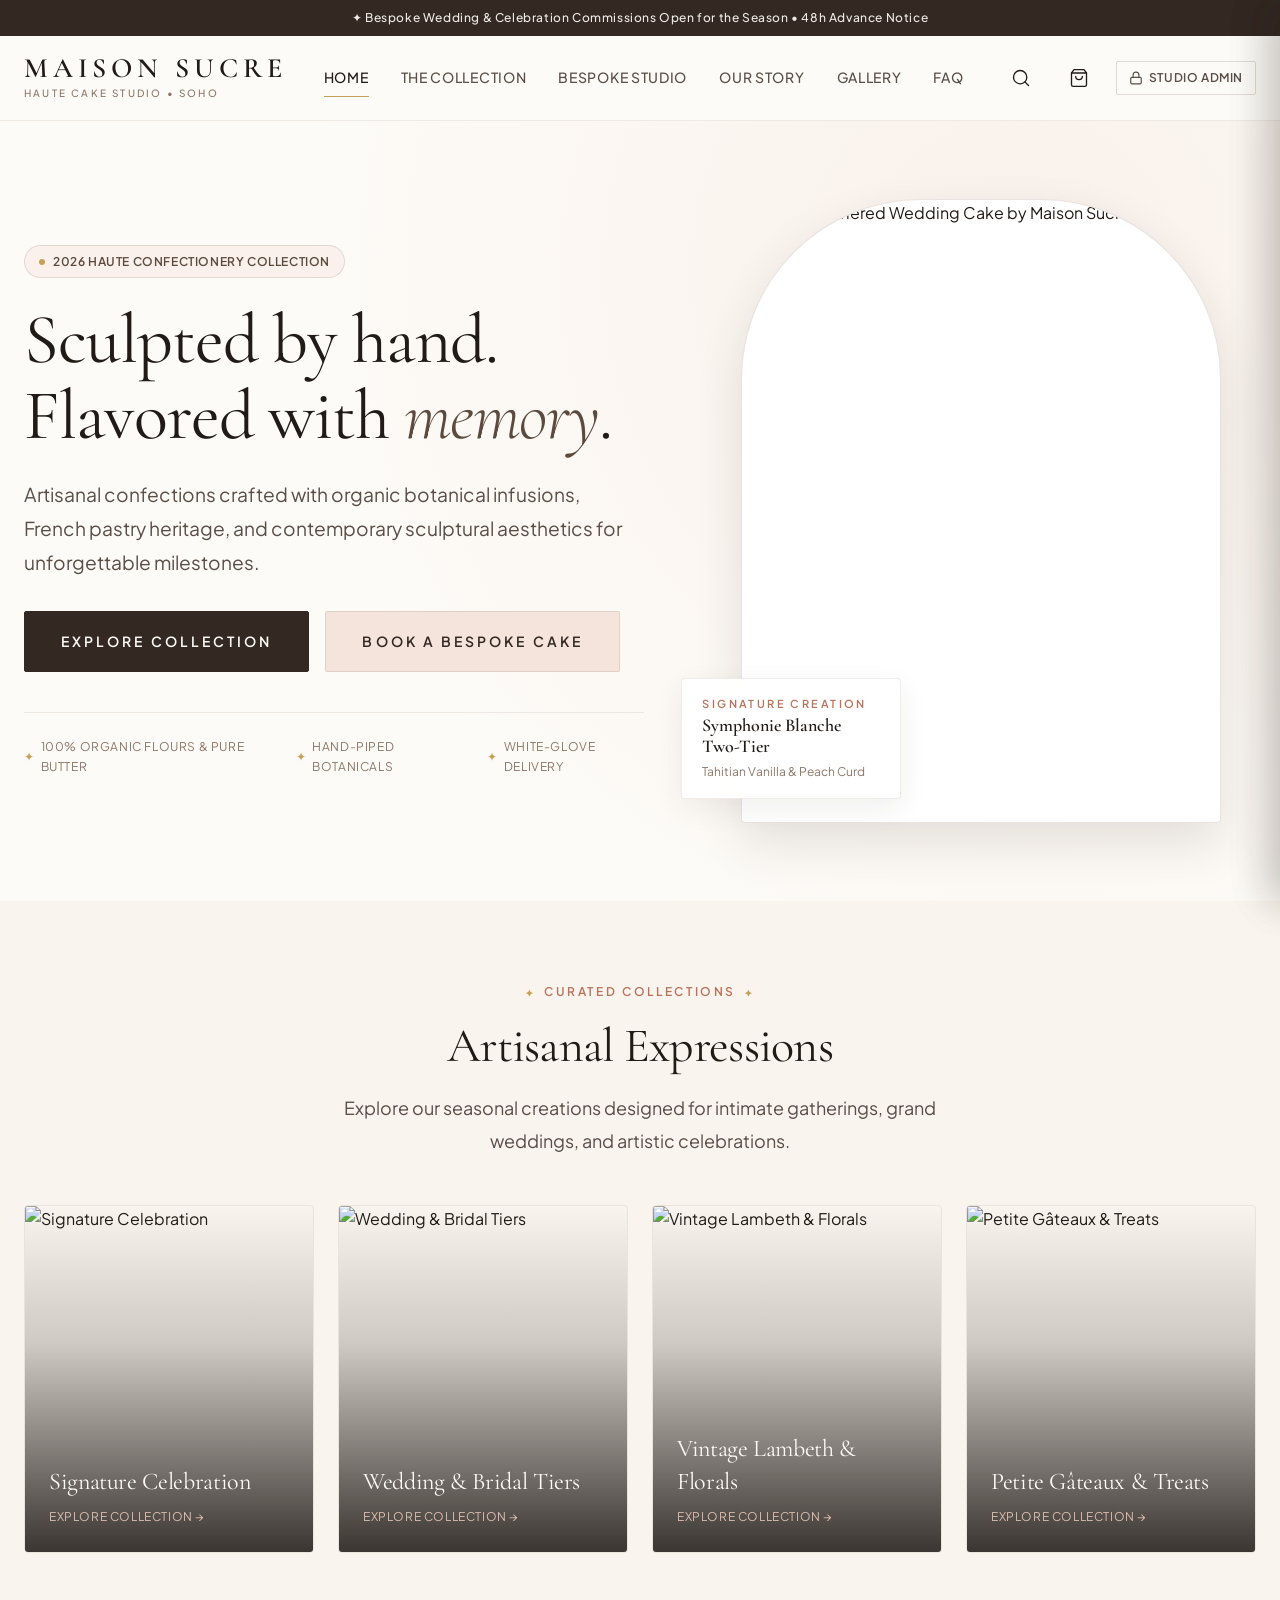
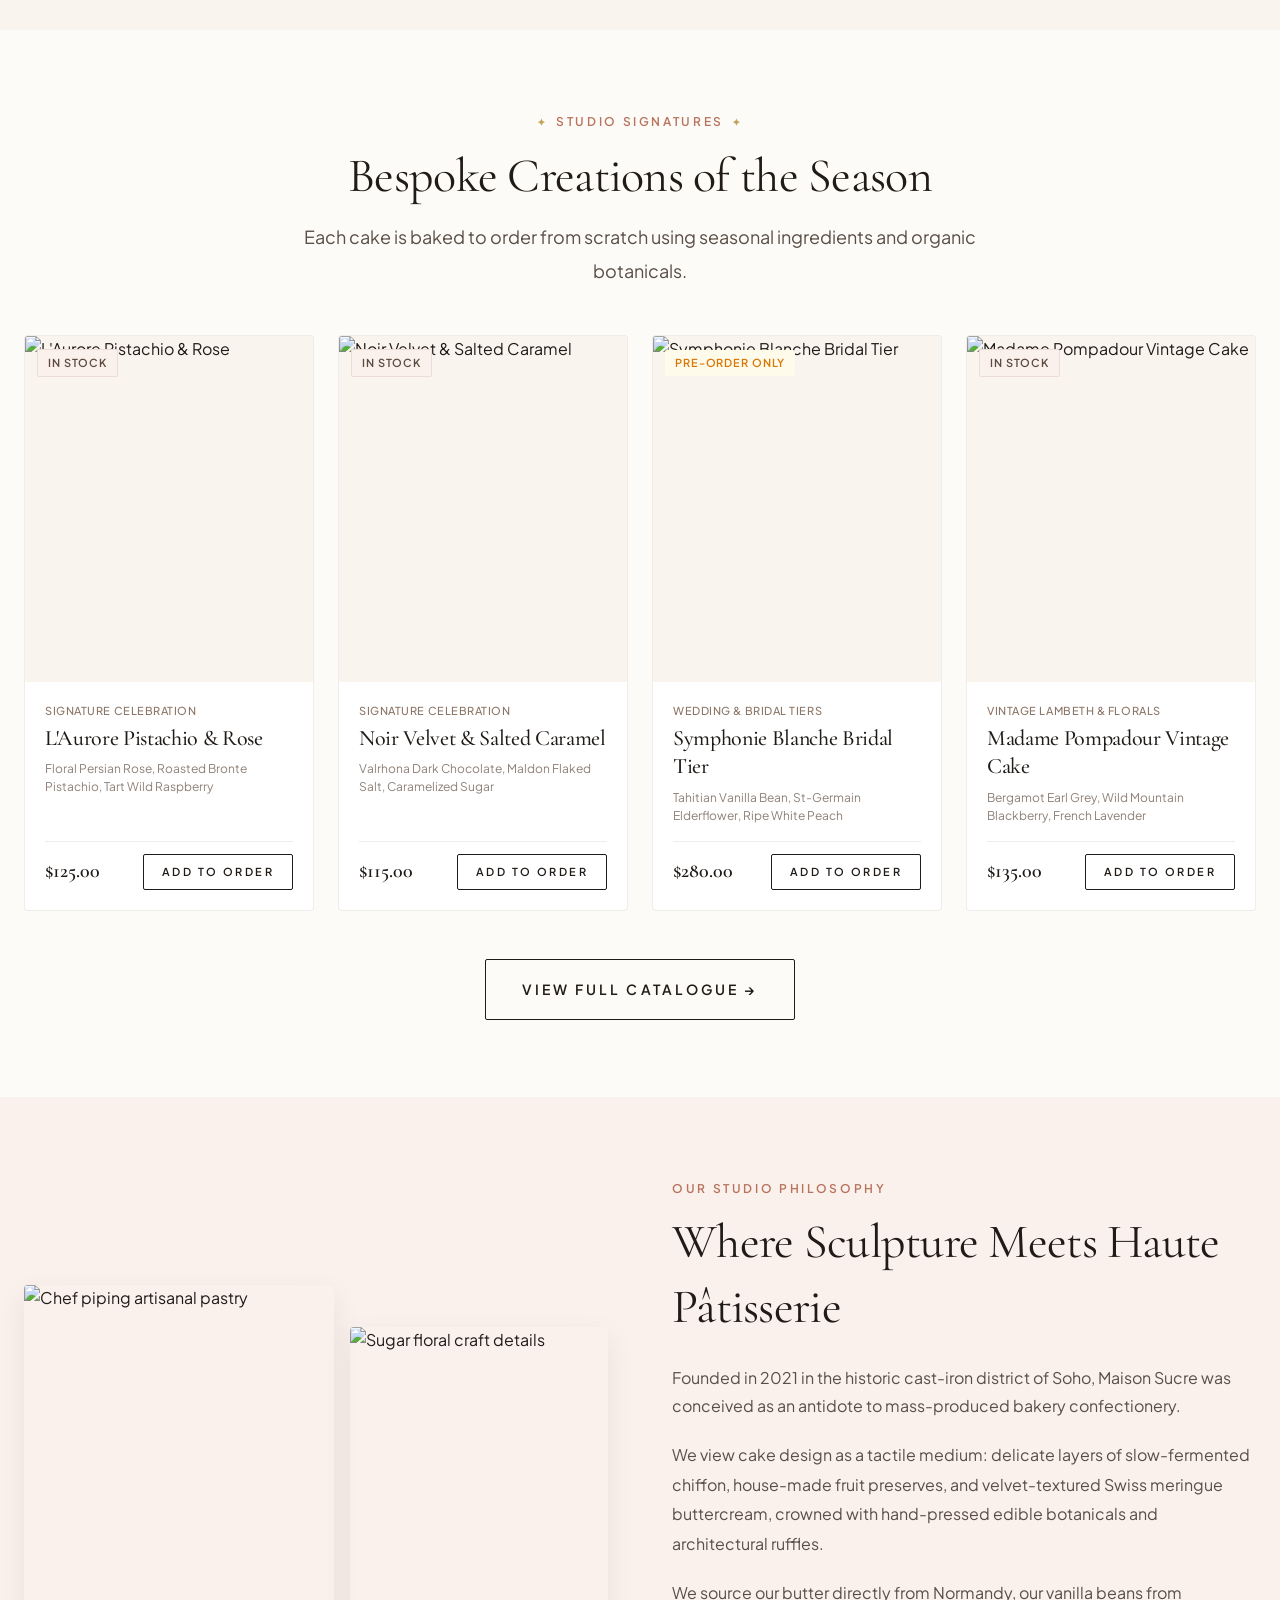
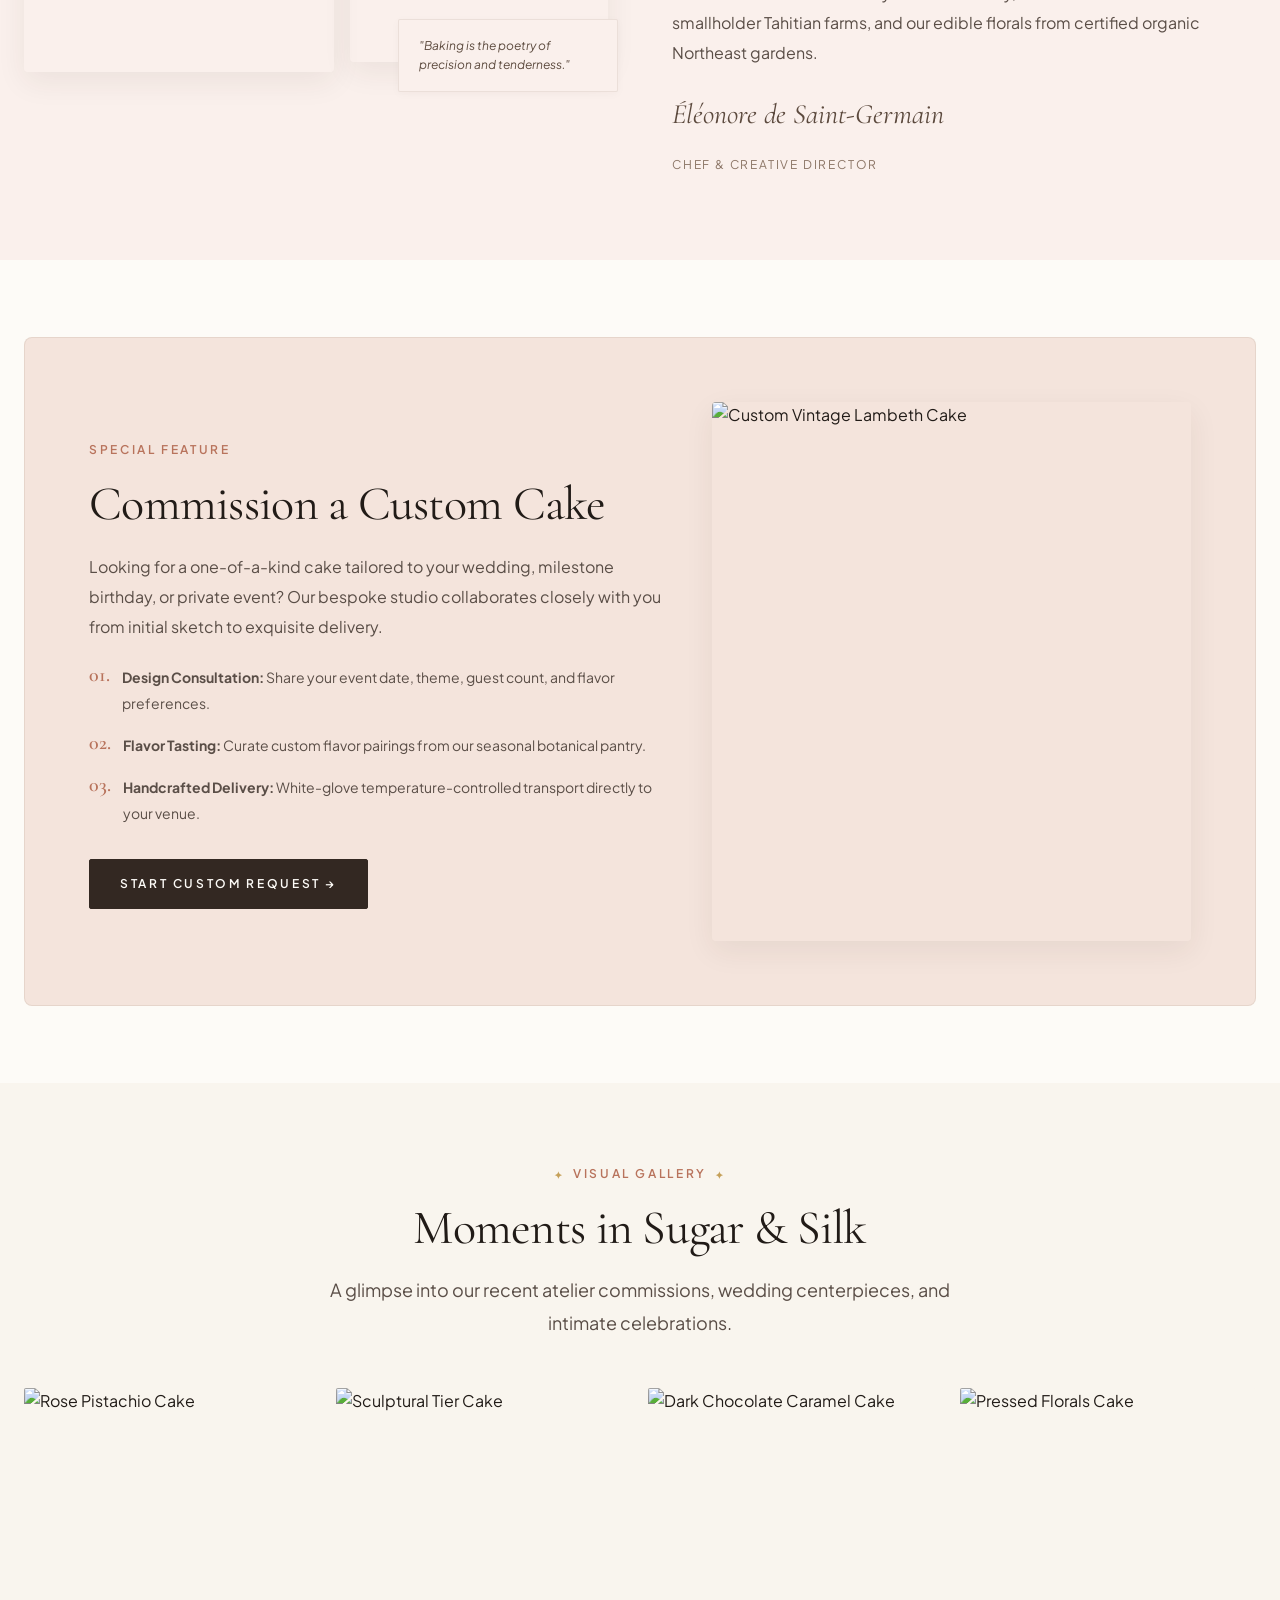
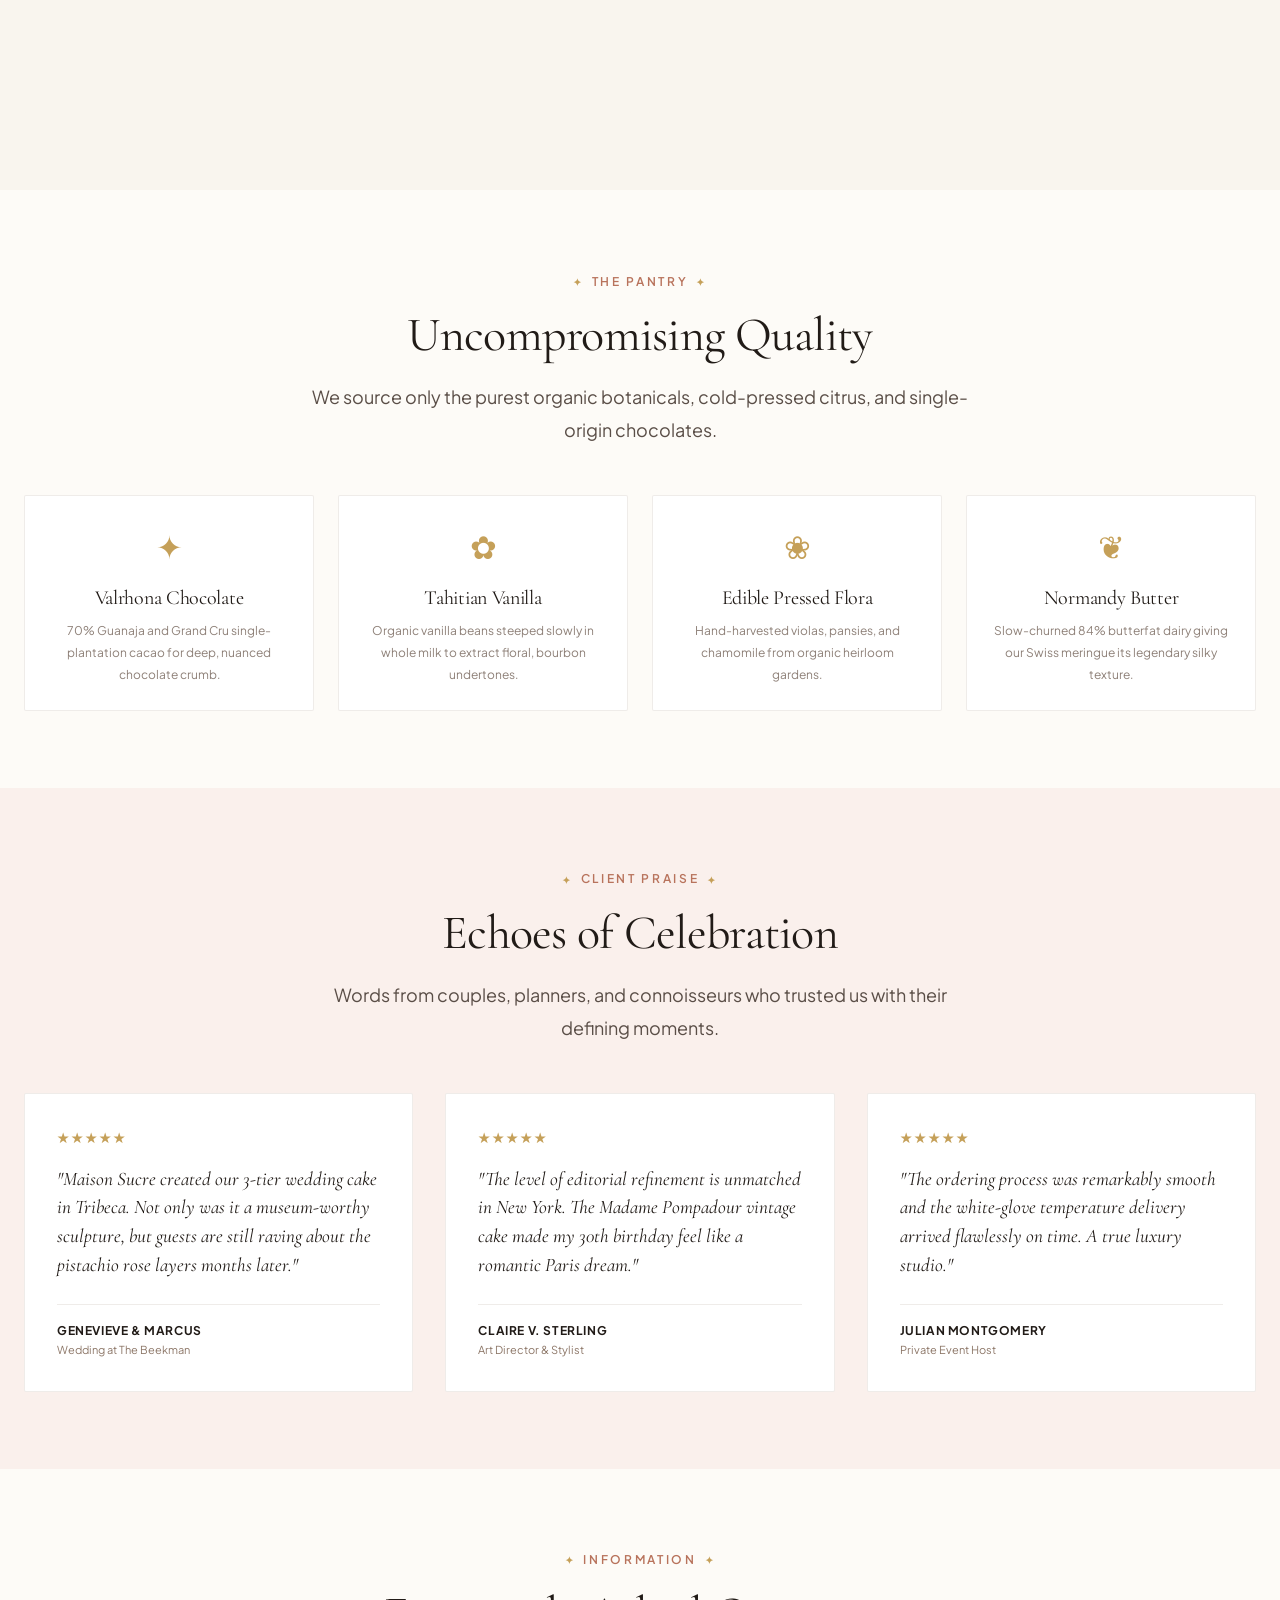
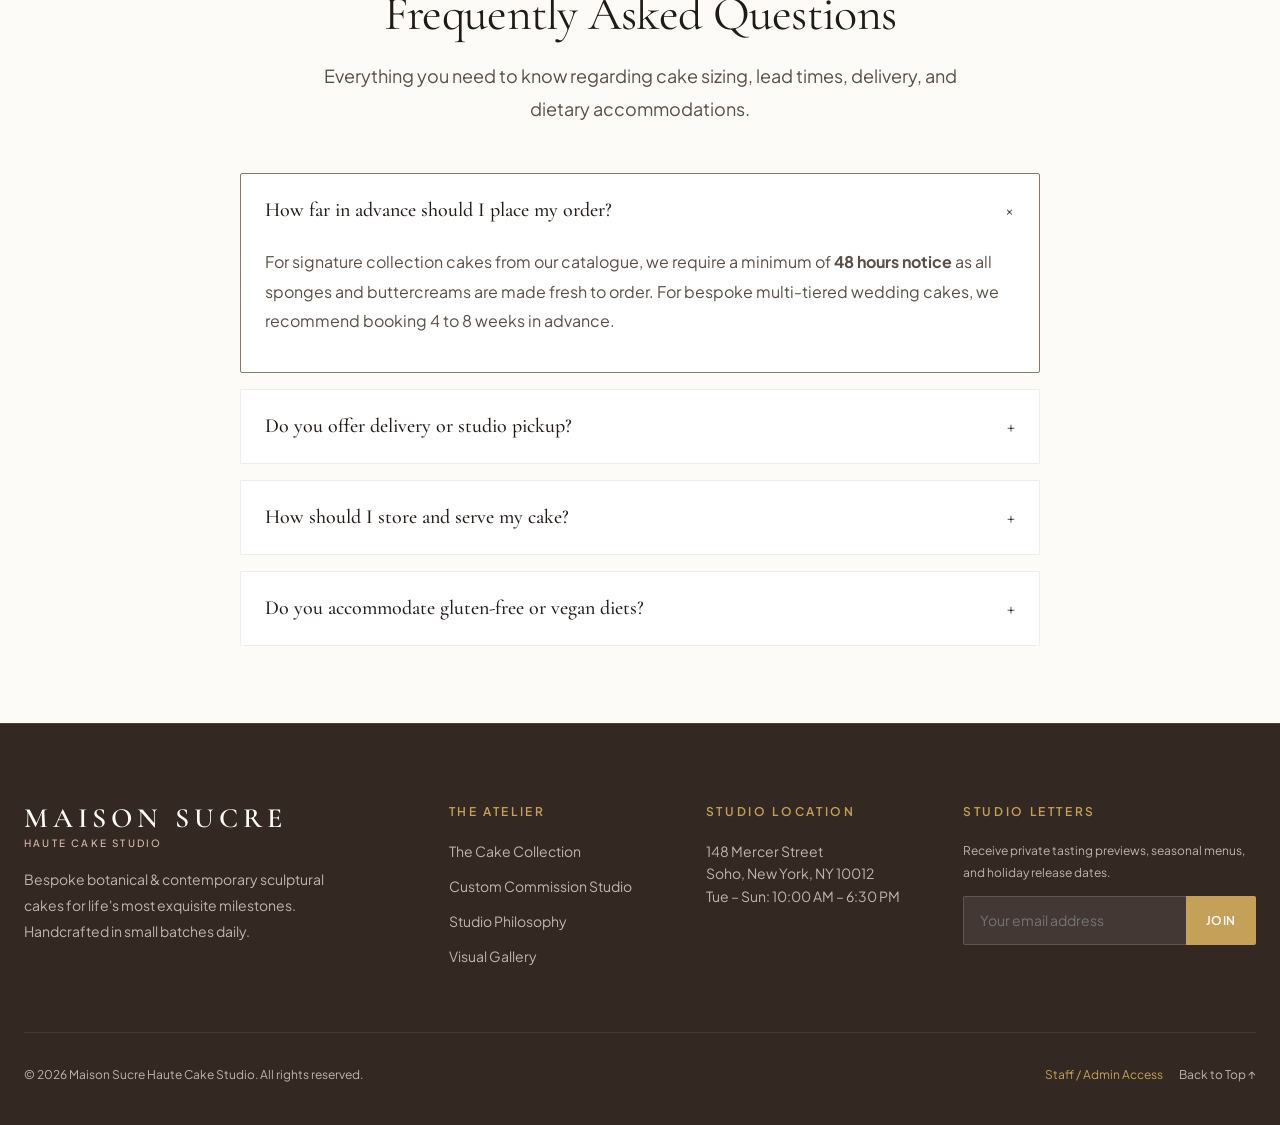
==== index.html @ a51be8ca "feat: complete responsive luxury cake bakery e-commerce platform with Supabase integration" ====
<!DOCTYPE html>
<html lang="en">
<head>
  <meta charset="UTF-8">
  <meta name="viewport" content="width=device-width, initial-scale=1.0">
  <title>Maison Sucre — Haute Cake Studio & Artisanal Confections</title>
  <meta name="description" content="Artisanal confections, sculptural wedding tiers, and bespoke celebration cakes crafted with organic botanicals and French pastry mastery.">

  <!-- Stylesheets -->
  <link rel="stylesheet" href="css/variables.css">
  <link rel="stylesheet" href="css/global.css">
  <link rel="stylesheet" href="css/components.css">
  <link rel="stylesheet" href="css/home.css">

  <!-- Supabase JS Client CDN -->
  <script src="https://cdn.jsdelivr.net/npm/@supabase/supabase-js@2"></script>
</head>
<body>

  <!-- Announcement Bar -->
  <aside class="announcement-bar" aria-label="Studio Announcement">
    <span>✦ Bespoke Wedding &amp; Celebration Commissions Open for the Season • 48h Advance Notice</span>
  </aside>

  <!-- Site Header -->
  <header class="site-header" id="site-header">
    <div class="header-container">
      
      <!-- Brand Logo -->
      <a href="index.html" class="brand-logo" aria-label="Maison Sucre Home">
        <span class="logo-main">Maison Sucre</span>
        <span class="logo-sub">Haute Cake Studio • Soho</span>
      </a>

      <!-- Navigation Menu -->
      <nav class="nav-menu" aria-label="Main Navigation">
        <a href="index.html" class="nav-link active">Home</a>
        <a href="shop.html" class="nav-link">The Collection</a>
        <a href="bespoke.html" class="nav-link">Bespoke Studio</a>
        <a href="#about" class="nav-link">Our Story</a>
        <a href="#gallery" class="nav-link">Gallery</a>
        <a href="#faq" class="nav-link">FAQ</a>
      </nav>

      <!-- Actions -->
      <div class="header-actions">
        <a href="shop.html" class="icon-btn" title="Search Cakes" aria-label="Search Cakes">
          <svg width="20" height="20" viewBox="0 0 24 24" fill="none" stroke="currentColor" stroke-width="1.6" stroke-linecap="round" stroke-linejoin="round">
            <circle cx="11" cy="11" r="8"></circle>
            <line x1="21" y1="21" x2="16.65" y2="16.65"></line>
          </svg>
        </a>

        <button class="icon-btn cart-btn" data-open-cart aria-label="Shopping Cart">
          <svg width="20" height="20" viewBox="0 0 24 24" fill="none" stroke="currentColor" stroke-width="1.6" stroke-linecap="round" stroke-linejoin="round">
            <path d="M6 2L3 6v14a2 2 0 0 0 2 2h14a2 2 0 0 0 2-2V6l-3-4z"></path>
            <line x1="3" y1="6" x2="21" y2="6"></line>
            <path d="M16 10a4 4 0 0 1-8 0"></path>
          </svg>
          <span class="badge-counter" style="display: none;">0</span>
        </button>

        <a href="admin.html" class="btn-admin-nav" title="Staff Portal">
          <svg width="14" height="14" viewBox="0 0 24 24" fill="none" stroke="currentColor" stroke-width="2" stroke-linecap="round" stroke-linejoin="round">
            <rect x="3" y="11" width="18" height="11" rx="2" ry="2"></rect>
            <path d="M7 11V7a5 5 0 0 1 10 0v4"></path>
          </svg>
          Studio Admin
        </a>

        <!-- Mobile Menu Toggle -->
        <button class="menu-toggle" aria-label="Toggle Navigation Menu">
          <span></span>
          <span></span>
          <span></span>
        </button>
      </div>

    </div>
  </header>

  <!-- Mobile Drawer -->
  <div class="mobile-nav-backdrop"></div>
  <div class="mobile-nav-drawer" aria-label="Mobile Navigation">
    <div class="mobile-nav-header">
      <div class="brand-logo">
        <span class="logo-main" style="font-size: 1.35rem;">Maison Sucre</span>
        <span class="logo-sub">Haute Cake Studio</span>
      </div>
      <button class="mobile-nav-close" style="font-size: 1.75rem; color: var(--color-text-secondary);">&times;</button>
    </div>
    <div class="mobile-nav-links">
      <a href="index.html" class="nav-link active">Home</a>
      <a href="shop.html" class="nav-link">The Collection</a>
      <a href="bespoke.html" class="nav-link">Bespoke Studio</a>
      <a href="#about" class="nav-link">Our Story</a>
      <a href="#gallery" class="nav-link">Visual Gallery</a>
      <a href="#faq" class="nav-link">FAQ &amp; Sizing</a>
      <a href="admin.html" class="nav-link" style="color: var(--color-accent-terracotta);">Admin Dashboard</a>
    </div>
    <div class="mobile-nav-footer">
      <a href="shop.html" class="btn btn-primary" style="width: 100%;">Order a Cake</a>
    </div>
  </div>

  <!-- Hero Section -->
  <section class="hero-section" aria-label="Hero Introduction">
    <div class="container">
      <div class="hero-grid">
        
        <!-- Left Editorial Copy -->
        <div class="hero-content">
          <div class="hero-badge-pill">
            <span class="pill-dot"></span>
            2026 Haute Confectionery Collection
          </div>

          <h1 class="hero-title">
            Sculpted by hand. <br>
            Flavored with <span class="emphasis">memory</span>.
          </h1>

          <p class="hero-description">
            Artisanal confections crafted with organic botanical infusions, French pastry heritage, and contemporary sculptural aesthetics for unforgettable milestones.
          </p>

          <div class="hero-actions">
            <a href="shop.html" class="btn btn-primary btn-lg">Explore Collection</a>
            <a href="bespoke.html" class="btn btn-secondary btn-lg">Book a Bespoke Cake</a>
          </div>

          <div class="hero-trust-row">
            <div class="hero-trust-item">
              <span class="star">✦</span> 100% Organic Flours &amp; Pure Butter
            </div>
            <div class="hero-trust-item">
              <span class="star">✦</span> Hand-Piped Botanicals
            </div>
            <div class="hero-trust-item">
              <span class="star">✦</span> White-Glove Delivery
            </div>
          </div>
        </div>

        <!-- Right Visual Showcase -->
        <div class="hero-visual">
          <div class="hero-image-frame">
            <img src="https://images.unsplash.com/photo-1535141192574-5d4897c13136?auto=format&fit=crop&w=1000&q=85" alt="Sculptural Tiered Wedding Cake by Maison Sucre">
          </div>

          <!-- Floating Info Card -->
          <div class="hero-floating-card">
            <div class="card-label">Signature Creation</div>
            <div class="card-title">Symphonie Blanche Two-Tier</div>
            <div style="font-size: 0.75rem; color: var(--color-taupe); margin-top: 4px;">Tahitian Vanilla &amp; Peach Curd</div>
          </div>
        </div>

      </div>
    </div>
  </section>

  <!-- Categories Section -->
  <section class="section section-alt" id="categories" aria-label="Cake Categories">
    <div class="container">
      <div class="section-header">
        <span class="eyebrow">Curated Collections</span>
        <h2>Artisanal Expressions</h2>
        <p>Explore our seasonal creations designed for intimate gatherings, grand weddings, and artistic celebrations.</p>
      </div>

      <div class="grid grid-4" id="home-categories-grid">
        <!-- Dynamically rendered via JS/Supabase -->
        <div class="category-card skeleton"></div>
        <div class="category-card skeleton"></div>
        <div class="category-card skeleton"></div>
        <div class="category-card skeleton"></div>
      </div>
    </div>
  </section>

  <!-- Featured Collection -->
  <section class="section" id="featured" aria-label="Featured Cakes">
    <div class="container">
      <div class="section-header">
        <span class="eyebrow">Studio Signatures</span>
        <h2>Bespoke Creations of the Season</h2>
        <p>Each cake is baked to order from scratch using seasonal ingredients and organic botanicals.</p>
      </div>

      <div class="grid grid-4" id="home-featured-grid">
        <!-- Dynamically loaded from Supabase/Store -->
        <div class="product-card skeleton" style="height: 400px;"></div>
        <div class="product-card skeleton" style="height: 400px;"></div>
        <div class="product-card skeleton" style="height: 400px;"></div>
        <div class="product-card skeleton" style="height: 400px;"></div>
      </div>

      <div class="text-center" style="margin-top: var(--spacing-12);">
        <a href="shop.html" class="btn btn-outline btn-lg">View Full Catalogue &rarr;</a>
      </div>
    </div>
  </section>

  <!-- Story & Philosophy Section -->
  <section class="section section-blush" id="about" aria-label="About the Studio">
    <div class="container">
      <div class="story-grid">
        
        <div class="story-imagery">
          <div class="story-img-main">
            <img src="https://images.unsplash.com/photo-1556910103-1c02745aae4d?auto=format&fit=crop&w=800&q=85" alt="Chef piping artisanal pastry">
          </div>
          <div class="story-img-secondary">
            <img src="https://images.unsplash.com/photo-1517433670267-08bbd4be890f?auto=format&fit=crop&w=600&q=85" alt="Sugar floral craft details">
          </div>
          <div class="story-quote-card">
            <em>"Baking is the poetry of precision and tenderness."</em>
          </div>
        </div>

        <div class="story-content">
          <span class="eyebrow eyebrow-no-star">Our Studio Philosophy</span>
          <h2>Where Sculpture Meets Haute Pâtisserie</h2>
          <p class="lead">
            Founded in 2021 in the historic cast-iron district of Soho, Maison Sucre was conceived as an antidote to mass-produced bakery confectionery.
          </p>
          <p>
            We view cake design as a tactile medium: delicate layers of slow-fermented chiffon, house-made fruit preserves, and velvet-textured Swiss meringue buttercream, crowned with hand-pressed edible botanicals and architectural ruffles.
          </p>
          <p>
            We source our butter directly from Normandy, our vanilla beans from smallholder Tahitian farms, and our edible florals from certified organic Northeast gardens.
          </p>
          <div class="story-signature">
            Éléonore de Saint-Germain <br>
            <span style="font-family: var(--font-sans); font-size: 0.75rem; text-transform: uppercase; letter-spacing: 0.15em; font-style: normal; color: var(--color-taupe);">Chef &amp; Creative Director</span>
          </div>
        </div>

      </div>
    </div>
  </section>

  <!-- Bespoke Studio Highlight (Special Feature Banner) -->
  <section class="section" aria-label="Bespoke Cake Studio">
    <div class="container">
      <div class="bespoke-banner">
        <div class="bespoke-banner-grid">
          
          <div>
            <span class="eyebrow eyebrow-no-star">Special Feature</span>
            <h2 style="margin-bottom: var(--spacing-4);">Commission a Custom Cake</h2>
            <p>
              Looking for a one-of-a-kind cake tailored to your wedding, milestone birthday, or private event? Our bespoke studio collaborates closely with you from initial sketch to exquisite delivery.
            </p>

            <div class="bespoke-steps-list">
              <div class="bespoke-step-item">
                <span class="step-num">01.</span>
                <p><strong>Design Consultation:</strong> Share your event date, theme, guest count, and flavor preferences.</p>
              </div>
              <div class="bespoke-step-item">
                <span class="step-num">02.</span>
                <p><strong>Flavor Tasting:</strong> Curate custom flavor pairings from our seasonal botanical pantry.</p>
              </div>
              <div class="bespoke-step-item">
                <span class="step-num">03.</span>
                <p><strong>Handcrafted Delivery:</strong> White-glove temperature-controlled transport directly to your venue.</p>
              </div>
            </div>

            <a href="bespoke.html" class="btn btn-primary">Start Custom Request &rarr;</a>
          </div>

          <div class="bespoke-visual">
            <img src="https://images.unsplash.com/photo-1565958011703-44f9829ba187?auto=format&fit=crop&w=800&q=85" alt="Custom Vintage Lambeth Cake">
          </div>

        </div>
      </div>
    </div>
  </section>

  <!-- Visual Cake Gallery -->
  <section class="section section-alt" id="gallery" aria-label="Visual Cake Gallery">
    <div class="container">
      <div class="section-header">
        <span class="eyebrow">Visual Gallery</span>
        <h2>Moments in Sugar &amp; Silk</h2>
        <p>A glimpse into our recent atelier commissions, wedding centerpieces, and intimate celebrations.</p>
      </div>

      <div class="gallery-grid">
        <div class="gallery-item">
          <img src="https://images.unsplash.com/photo-1578985545062-69928b1d9587?auto=format&fit=crop&w=600&q=80" alt="Rose Pistachio Cake" loading="lazy">
          <div class="gallery-overlay">
            <h4>L'Aurore</h4>
            <p>Rosewater &amp; Pistachio</p>
          </div>
        </div>

        <div class="gallery-item">
          <img src="https://images.unsplash.com/photo-1535141192574-5d4897c13136?auto=format&fit=crop&w=600&q=80" alt="Sculptural Tier Cake" loading="lazy">
          <div class="gallery-overlay">
            <h4>Symphonie Blanche</h4>
            <p>Bridal Architecture</p>
          </div>
        </div>

        <div class="gallery-item">
          <img src="https://images.unsplash.com/photo-1588195538326-c5b1e9f80a1b?auto=format&fit=crop&w=600&q=80" alt="Dark Chocolate Caramel Cake" loading="lazy">
          <div class="gallery-overlay">
            <h4>Noir Velvet</h4>
            <p>Valrhona &amp; Salted Caramel</p>
          </div>
        </div>

        <div class="gallery-item">
          <img src="https://images.unsplash.com/photo-1535254973040-607b474cb50d?auto=format&fit=crop&w=600&q=80" alt="Pressed Florals Cake" loading="lazy">
          <div class="gallery-overlay">
            <h4>Pressed Flora</h4>
            <p>Lemon Verbena &amp; Garden Pansies</p>
          </div>
        </div>
      </div>
    </div>
  </section>

  <!-- Artisanal Ingredients & Sourcing -->
  <section class="section" aria-label="Artisanal Ingredients">
    <div class="container">
      <div class="section-header">
        <span class="eyebrow">The Pantry</span>
        <h2>Uncompromising Quality</h2>
        <p>We source only the purest organic botanicals, cold-pressed citrus, and single-origin chocolates.</p>
      </div>

      <div class="grid grid-4">
        <div class="ingredient-card">
          <div class="ingredient-icon">✦</div>
          <h4>Valrhona Chocolate</h4>
          <p>70% Guanaja and Grand Cru single-plantation cacao for deep, nuanced chocolate crumb.</p>
        </div>

        <div class="ingredient-card">
          <div class="ingredient-icon">✿</div>
          <h4>Tahitian Vanilla</h4>
          <p>Organic vanilla beans steeped slowly in whole milk to extract floral, bourbon undertones.</p>
        </div>

        <div class="ingredient-card">
          <div class="ingredient-icon">❀</div>
          <h4>Edible Pressed Flora</h4>
          <p>Hand-harvested violas, pansies, and chamomile from organic heirloom gardens.</p>
        </div>

        <div class="ingredient-card">
          <div class="ingredient-icon">❦</div>
          <h4>Normandy Butter</h4>
          <p>Slow-churned 84% butterfat dairy giving our Swiss meringue its legendary silky texture.</p>
        </div>
      </div>
    </div>
  </section>

  <!-- Customer Praise / Testimonials -->
  <section class="section section-blush" id="testimonials" aria-label="Client Testimonials">
    <div class="container">
      <div class="section-header">
        <span class="eyebrow">Client Praise</span>
        <h2>Echoes of Celebration</h2>
        <p>Words from couples, planners, and connoisseurs who trusted us with their defining moments.</p>
      </div>

      <div class="testimonials-grid">
        
        <div class="testimonial-card">
          <div class="testimonial-stars">★★★★★</div>
          <div class="testimonial-quote">
            "Maison Sucre created our 3-tier wedding cake in Tribeca. Not only was it a museum-worthy sculpture, but guests are still raving about the pistachio rose layers months later."
          </div>
          <div class="testimonial-author">
            <div>
              <div class="author-name">Genevieve &amp; Marcus</div>
              <div class="author-role">Wedding at The Beekman</div>
            </div>
          </div>
        </div>

        <div class="testimonial-card">
          <div class="testimonial-stars">★★★★★</div>
          <div class="testimonial-quote">
            "The level of editorial refinement is unmatched in New York. The Madame Pompadour vintage cake made my 30th birthday feel like a romantic Paris dream."
          </div>
          <div class="testimonial-author">
            <div>
              <div class="author-name">Claire V. Sterling</div>
              <div class="author-role">Art Director &amp; Stylist</div>
            </div>
          </div>
        </div>

        <div class="testimonial-card">
          <div class="testimonial-stars">★★★★★</div>
          <div class="testimonial-quote">
            "The ordering process was remarkably smooth and the white-glove temperature delivery arrived flawlessly on time. A true luxury studio."
          </div>
          <div class="testimonial-author">
            <div>
              <div class="author-name">Julian Montgomery</div>
              <div class="author-role">Private Event Host</div>
            </div>
          </div>
        </div>

      </div>
    </div>
  </section>

  <!-- FAQ Accordion -->
  <section class="section" id="faq" aria-label="Frequently Asked Questions">
    <div class="container">
      <div class="section-header">
        <span class="eyebrow">Information</span>
        <h2>Frequently Asked Questions</h2>
        <p>Everything you need to know regarding cake sizing, lead times, delivery, and dietary accommodations.</p>
      </div>

      <div class="faq-container">
        
        <div class="faq-item active">
          <button class="faq-question" aria-expanded="true">
            <span>How far in advance should I place my order?</span>
            <span class="faq-icon">+</span>
          </button>
          <div class="faq-answer">
            <p>For signature collection cakes from our catalogue, we require a minimum of <strong>48 hours notice</strong> as all sponges and buttercreams are made fresh to order. For bespoke multi-tiered wedding cakes, we recommend booking 4 to 8 weeks in advance.</p>
          </div>
        </div>

        <div class="faq-item">
          <button class="faq-question" aria-expanded="false">
            <span>Do you offer delivery or studio pickup?</span>
            <span class="faq-icon">+</span>
          </button>
          <div class="faq-answer">
            <p>We provide complimentary studio pickup from our Soho studio (148 Mercer St, NY) during business hours, as well as white-glove temperature-controlled courier delivery across Manhattan, Brooklyn, Queens, and the greater Tri-State area.</p>
          </div>
        </div>

        <div class="faq-item">
          <button class="faq-question" aria-expanded="false">
            <span>How should I store and serve my cake?</span>
            <span class="faq-icon">+</span>
          </button>
          <div class="faq-answer">
            <p>Cakes should be kept refrigerated until 1 to 2 hours before serving. Buttercream cakes are at their absolute best texture and flavor when enjoyed at room temperature.</p>
          </div>
        </div>

        <div class="faq-item">
          <button class="faq-question" aria-expanded="false">
            <span>Do you accommodate gluten-free or vegan diets?</span>
            <span class="faq-icon">+</span>
          </button>
          <div class="faq-answer">
            <p>Yes, we offer gluten-free adaptations and eggless recipes for several of our signature cakes. Please note that while we take strict care, our kitchen handles wheat, nuts, and dairy products.</p>
          </div>
        </div>

      </div>
    </div>
  </section>

  <!-- Site Footer -->
  <footer class="site-footer">
    <div class="container">
      <div class="footer-grid">
        
        <div class="footer-brand">
          <div class="brand-logo">
            <span class="logo-main">Maison Sucre</span>
            <span class="logo-sub">Haute Cake Studio</span>
          </div>
          <p>
            Bespoke botanical &amp; contemporary sculptural cakes for life's most exquisite milestones. Handcrafted in small batches daily.
          </p>
        </div>

        <div class="footer-col">
          <h5>The Atelier</h5>
          <div class="footer-links">
            <a href="shop.html">The Cake Collection</a>
            <a href="bespoke.html">Custom Commission Studio</a>
            <a href="#about">Studio Philosophy</a>
            <a href="#gallery">Visual Gallery</a>
          </div>
        </div>

        <div class="footer-col">
          <h5>Studio Location</h5>
          <div class="footer-links">
            <span style="color: var(--color-taupe-light); font-size: var(--font-size-sm); line-height: 1.6;">
              148 Mercer Street<br>
              Soho, New York, NY 10012<br>
              Tue – Sun: 10:00 AM – 6:30 PM
            </span>
          </div>
        </div>

        <div class="footer-col">
          <h5>Studio Letters</h5>
          <p style="font-size: var(--font-size-xs); color: var(--color-taupe-light); margin-bottom: 8px;">
            Receive private tasting previews, seasonal menus, and holiday release dates.
          </p>
          <form class="newsletter-form" id="newsletter-form">
            <input type="email" class="newsletter-input" placeholder="Your email address" required>
            <button type="submit" class="newsletter-btn">Join</button>
          </form>
        </div>

      </div>

      <div class="footer-bottom">
        <div>&copy; 2026 Maison Sucre Haute Cake Studio. All rights reserved.</div>
        <div style="display: flex; gap: var(--spacing-4);">
          <a href="admin.html" style="color: var(--color-accent-gold);">Staff / Admin Access</a>
          <a href="#site-header">Back to Top &uarr;</a>
        </div>
      </div>
    </div>
  </footer>

  <!-- Slide-Over Shopping Cart Drawer -->
  <div class="cart-drawer-backdrop"></div>
  <div class="cart-drawer" aria-label="Shopping Cart Drawer">
    <div class="cart-drawer-header">
      <h3>Your Cake Order</h3>
      <button class="cart-drawer-close" style="font-size: 1.75rem; color: var(--color-text-muted);">&times;</button>
    </div>

    <div class="cart-items-container">
      <!-- Injected dynamically via cart.js -->
    </div>

    <div class="cart-drawer-footer" style="display: none;">
      <div class="cart-summary-row total">
        <span>Order Subtotal:</span>
        <span class="price drawer-subtotal-price">$0.00</span>
      </div>
      <p style="font-size: 0.6875rem; color: var(--color-taupe); margin-bottom: 16px;">Taxes and courier delivery calculated during checkout.</p>
      <a href="checkout.html" class="btn btn-primary" style="width: 100%;">Proceed to Order Details</a>
    </div>
  </div>

  <!-- JavaScript Modules -->
  <script src="js/config.js"></script>
  <script src="js/data.js"></script>
  <script src="js/supabase-client.js"></script>
  <script src="js/ui.js"></script>
  <script src="js/cart.js"></script>
  <script src="js/home.js"></script>

</body>
</html>
---- css/variables.css ----
/* ==============================================================================
   MAISON SUCRE — DESIGN SYSTEM & CSS VARIABLES
   Refined, Feminine, Editorial Boutique Cake Studio
   ============================================================================== */

@import url('https://fonts.googleapis.com/css2?family=Cormorant+Garamond:ital,wght@0,300;0,400;0,500;0,600;0,700;1,400;1,600&family=Playfair+Display:ital,wght@0,400;0,500;0,600;0,700;1,400&family=Plus+Jakarta+Sans:wght@300;400;500;600;700&family=DM+Sans:ital,opsz,wght@0,9..40,400;0,9..40,500;0,9..40,700;1,9..40,400&display=swap');

:root {
  /* --- Brand Color Palette --- */
  /* Warm Ivory / Creams */
  --color-bg-ivory: #FDFBF7;
  --color-bg-cream: #F9F5EE;
  --color-bg-sand: #F2ECE1;
  --color-surface-white: #FFFFFF;
  --color-surface-card: #FAF7F2;
  --color-surface-elevated: #FFFFFF;

  /* Soft Blush Pinks */
  --color-blush-light: #FAF0EC;
  --color-blush: #F4E4DC;
  --color-blush-dark: #E8D0C5;
  --color-rose-nude: #D9BBAE;

  /* Subtle Warm Brown / Taupe */
  --color-taupe-light: #C2B4AB;
  --color-taupe: #8C7667;
  --color-taupe-dark: #5C4A3E;
  --color-espresso: #332822;

  /* Deep Refined Text */
  --color-text-primary: #211B17;
  --color-text-secondary: #5A4E47;
  --color-text-muted: #8E8078;
  --color-text-light: #B8ADA6;
  --color-text-inverse: #FAF7F2;

  /* Small Muted Accents & Luxury Gold */
  --color-accent-gold: #C5A059;
  --color-accent-gold-hover: #B28D44;
  --color-accent-terracotta: #B8735C;
  --color-accent-sage: #8A9A86;

  /* Borders & Dividers */
  --border-delicate: 1px solid rgba(140, 118, 103, 0.14);
  --border-subtle: 1px solid rgba(140, 118, 103, 0.22);
  --border-gold: 1px solid rgba(197, 160, 89, 0.35);
  --border-focus: 1px solid #C5A059;

  /* Status Colors */
  --color-status-new: #3B82F6;
  --color-status-new-bg: #EFF6FF;
  --color-status-confirmed: #0D9488;
  --color-status-confirmed-bg: #F0FDFA;
  --color-status-preparing: #D97706;
  --color-status-preparing-bg: #FFFBEB;
  --color-status-ready: #7C3AED;
  --color-status-ready-bg: #F5F3FF;
  --color-status-delivered: #10B981;
  --color-status-delivered-bg: #ECFDF5;
  --color-status-cancelled: #E11D48;
  --color-status-cancelled-bg: #FFF1F2;

  /* --- Typography --- */
  --font-serif-display: 'Cormorant Garamond', 'Playfair Display', Georgia, serif;
  --font-serif-accent: 'Playfair Display', Georgia, serif;
  --font-sans: 'Plus Jakarta Sans', -apple-system, BlinkMacSystemFont, 'Segoe UI', sans-serif;
  --font-mono: 'DM Sans', monospace;

  /* Font Sizes */
  --font-size-xs: 0.75rem;    /* 12px */
  --font-size-sm: 0.875rem;   /* 14px */
  --font-size-base: 1rem;     /* 16px */
  --font-size-md: 1.125rem;   /* 18px */
  --font-size-lg: 1.25rem;    /* 20px */
  --font-size-xl: 1.5rem;     /* 24px */
  --font-size-2xl: 1.875rem;  /* 30px */
  --font-size-3xl: 2.25rem;   /* 36px */
  --font-size-4xl: 3rem;      /* 48px */
  --font-size-5xl: 3.75rem;   /* 60px */
  --font-size-hero: 4.75rem;  /* 76px */

  /* Line Heights */
  --line-height-tight: 1.15;
  --line-height-editorial: 1.35;
  --line-height-normal: 1.65;
  --line-height-relaxed: 1.85;

  /* Letter Spacings */
  --letter-spacing-tighter: -0.03em;
  --letter-spacing-tight: -0.015em;
  --letter-spacing-normal: 0em;
  --letter-spacing-wide: 0.05em;
  --letter-spacing-widest: 0.18em;
  --letter-spacing-caps: 0.22em;

  /* --- Shadows & Elevations --- */
  --shadow-subtle: 0 2px 10px rgba(51, 40, 34, 0.03);
  --shadow-soft: 0 6px 24px rgba(51, 40, 34, 0.06);
  --shadow-card: 0 10px 30px rgba(51, 40, 34, 0.07);
  --shadow-elevated: 0 20px 48px rgba(51, 40, 34, 0.12);
  --shadow-modal: 0 25px 60px rgba(33, 27, 23, 0.22);
  --shadow-drawer: -10px 0 40px rgba(33, 27, 23, 0.15);

  /* --- Border Radius --- */
  /* Restrained, elegant curvature — avoiding overly rounded bubbly elements */
  --radius-xs: 2px;
  --radius-sm: 4px;
  --radius-md: 8px;
  --radius-lg: 12px;
  --radius-pill: 9999px;

  /* --- Spacing System --- */
  --spacing-1: 0.25rem;  /* 4px */
  --spacing-2: 0.5rem;   /* 8px */
  --spacing-3: 0.75rem;  /* 12px */
  --spacing-4: 1rem;     /* 16px */
  --spacing-5: 1.25rem;  /* 20px */
  --spacing-6: 1.5rem;   /* 24px */
  --spacing-8: 2rem;     /* 32px */
  --spacing-10: 2.5rem;  /* 40px */
  --spacing-12: 3rem;    /* 48px */
  --spacing-16: 4rem;    /* 64px */
  --spacing-20: 5rem;    /* 80px */
  --spacing-24: 6rem;    /* 96px */
  --spacing-32: 8rem;    /* 128px */

  /* --- Layout Max Widths --- */
  --container-max-width: 1280px;
  --container-narrow: 960px;
  --container-wide: 1440px;

  /* --- Transitions --- */
  --transition-fast: 0.18s cubic-bezier(0.16, 1, 0.3, 1);
  --transition-smooth: 0.32s cubic-bezier(0.16, 1, 0.3, 1);
  --transition-slow: 0.6s cubic-bezier(0.16, 1, 0.3, 1);

  /* --- Z-Indices --- */
  --z-base: 1;
  --z-nav: 100;
  --z-drawer: 200;
  --z-modal: 300;
  --z-toast: 400;
}
---- css/global.css ----
/* ==============================================================================
   MAISON SUCRE — GLOBAL BASE & TYPOGRAPHY
   ============================================================================== */

*, *::before, *::after {
  box-sizing: border-box;
  margin: 0;
  padding: 0;
}

html {
  font-size: 16px;
  scroll-behavior: smooth;
  -webkit-text-size-adjust: 100%;
  text-rendering: optimizeLegibility;
  -webkit-font-smoothing: antialiased;
  -moz-osx-font-smoothing: grayscale;
}

body {
  font-family: var(--font-sans);
  font-size: var(--font-size-base);
  font-weight: 400;
  line-height: var(--line-height-normal);
  color: var(--color-text-primary);
  background-color: var(--color-bg-ivory);
  min-height: 100vh;
  overflow-x: hidden;
  position: relative;
}

/* --- Selection & Custom Scrollbar --- */
::selection {
  background-color: var(--color-blush-dark);
  color: var(--color-espresso);
}

::-webkit-scrollbar {
  width: 8px;
  height: 8px;
}

::-webkit-scrollbar-track {
  background: var(--color-bg-cream);
}

::-webkit-scrollbar-thumb {
  background: var(--color-taupe-light);
  border-radius: var(--radius-xs);
}

::-webkit-scrollbar-thumb:hover {
  background: var(--color-taupe);
}

/* --- Accessible Focus Ring --- */
:focus-visible {
  outline: 2px solid var(--color-accent-gold);
  outline-offset: 3px;
}

/* --- Typography Hierarchy --- */
h1, h2, h3, h4, h5, h6 {
  font-family: var(--font-serif-display);
  font-weight: 400;
  line-height: var(--line-height-editorial);
  color: var(--color-text-primary);
  letter-spacing: var(--letter-spacing-tight);
}

h1 {
  font-size: clamp(2.5rem, 5vw + 1rem, var(--font-size-hero));
  font-weight: 400;
  line-height: var(--line-height-tight);
}

h2 {
  font-size: clamp(2rem, 3.5vw + 0.5rem, var(--font-size-4xl));
  font-weight: 400;
}

h3 {
  font-size: clamp(1.5rem, 2.5vw + 0.25rem, var(--font-size-2xl));
}

h4 {
  font-size: var(--font-size-xl);
}

h5 {
  font-size: var(--font-size-lg);
  font-family: var(--font-sans);
  font-weight: 600;
}

h6 {
  font-size: var(--font-size-sm);
  font-family: var(--font-sans);
  font-weight: 600;
  letter-spacing: var(--letter-spacing-wide);
  text-transform: uppercase;
}

p {
  color: var(--color-text-secondary);
  font-size: var(--font-size-base);
  line-height: var(--line-height-relaxed);
  margin-bottom: var(--spacing-4);
}

p.lead {
  font-size: var(--font-size-md);
  color: var(--color-text-secondary);
  line-height: 1.75;
}

a {
  color: inherit;
  text-decoration: none;
  transition: color var(--transition-fast);
}

img, picture, video, canvas, svg {
  display: block;
  max-width: 100%;
  height: auto;
}

button, input, textarea, select {
  font: inherit;
  color: inherit;
}

button {
  cursor: pointer;
  border: none;
  background: none;
}

ul, ol {
  list-style: none;
}

/* --- Editorial Accents & Classes --- */
.eyebrow {
  display: inline-flex;
  align-items: center;
  gap: var(--spacing-2);
  font-family: var(--font-sans);
  font-size: var(--font-size-xs);
  font-weight: 600;
  letter-spacing: var(--letter-spacing-caps);
  text-transform: uppercase;
  color: var(--color-accent-terracotta);
  margin-bottom: var(--spacing-3);
}

.eyebrow::before,
.eyebrow::after {
  content: '✦';
  font-size: 0.65rem;
  color: var(--color-accent-gold);
}

.eyebrow-no-star::before,
.eyebrow-no-star::after {
  display: none;
}

.editorial-italic {
  font-family: var(--font-serif-display);
  font-style: italic;
  font-weight: 300;
}

.editorial-gold {
  color: var(--color-accent-gold);
}

.gold-divider {
  width: 48px;
  height: 1px;
  background-color: var(--color-accent-gold);
  margin: var(--spacing-4) auto;
}

.gold-divider.left {
  margin-left: 0;
}

/* --- Container & Layout Utilities --- */
.container {
  width: 100%;
  max-width: var(--container-max-width);
  margin-left: auto;
  margin-right: auto;
  padding-left: var(--spacing-6);
  padding-right: var(--spacing-6);
}

.container-narrow {
  max-width: var(--container-narrow);
}

.container-wide {
  max-width: var(--container-wide);
}

.section {
  padding-top: clamp(3.5rem, 6vw, var(--spacing-24));
  padding-bottom: clamp(3.5rem, 6vw, var(--spacing-24));
  position: relative;
}

.section-alt {
  background-color: var(--color-bg-cream);
}

.section-blush {
  background-color: var(--color-blush-light);
}

.section-dark {
  background-color: var(--color-espresso);
  color: var(--color-bg-ivory);
}

.section-dark p {
  color: var(--color-taupe-light);
}

.section-dark h1,
.section-dark h2,
.section-dark h3,
.section-dark h4 {
  color: var(--color-bg-ivory);
}

.section-header {
  text-align: center;
  max-width: 680px;
  margin: 0 auto var(--spacing-12);
}

.section-header.text-left {
  text-align: left;
  margin-left: 0;
}

.section-header h2 {
  margin-bottom: var(--spacing-3);
}

.section-header p {
  font-size: var(--font-size-md);
  margin-bottom: 0;
}

/* --- Grid Utilities --- */
.grid {
  display: grid;
  gap: var(--spacing-6);
}

.grid-2 {
  grid-template-columns: repeat(2, minmax(0, 1fr));
}

.grid-3 {
  grid-template-columns: repeat(3, minmax(0, 1fr));
}

.grid-4 {
  grid-template-columns: repeat(4, minmax(0, 1fr));
}

@media (max-width: 1024px) {
  .grid-4 {
    grid-template-columns: repeat(2, minmax(0, 1fr));
  }
  .grid-3 {
    grid-template-columns: repeat(2, minmax(0, 1fr));
  }
}

@media (max-width: 640px) {
  .grid-4, .grid-3, .grid-2 {
    grid-template-columns: 1fr;
  }
  .container {
    padding-left: var(--spacing-4);
    padding-right: var(--spacing-4);
  }
}

/* --- Flex Utilities --- */
.flex {
  display: flex;
}

.flex-col {
  flex-direction: column;
}

.items-center {
  align-items: center;
}

.justify-between {
  justify-content: space-between;
}

.justify-center {
  justify-content: center;
}

.gap-2 { gap: var(--spacing-2); }
.gap-3 { gap: var(--spacing-3); }
.gap-4 { gap: var(--spacing-4); }
.gap-6 { gap: var(--spacing-6); }
.gap-8 { gap: var(--spacing-8); }

/* --- Text Alignment --- */
.text-center { text-align: center; }
.text-left { text-align: left; }
.text-right { text-align: right; }

/* --- Screen Reader Only --- */
.sr-only {
  position: absolute;
  width: 1px;
  height: 1px;
  padding: 0;
  margin: -1px;
  overflow: hidden;
  clip: rect(0, 0, 0, 0);
  white-space: nowrap;
  border-width: 0;
}

/* --- Animation Keyframes --- */
@keyframes fadeIn {
  from { opacity: 0; transform: translateY(12px); }
  to { opacity: 1; transform: translateY(0); }
}

@keyframes slideInRight {
  from { transform: translateX(100%); }
  to { transform: translateX(0); }
}

@keyframes slideOutRight {
  from { transform: translateX(0); }
  to { transform: translateX(100%); }
}

@keyframes shimmer {
  0% { background-position: -200% 0; }
  100% { background-position: 200% 0; }
}

@keyframes pulseSubtle {
  0%, 100% { transform: scale(1); opacity: 1; }
  50% { transform: scale(1.04); opacity: 0.9; }
}

.animate-fade-in {
  animation: fadeIn 0.6s cubic-bezier(0.16, 1, 0.3, 1) forwards;
}

/* Skeleton Loading */
.skeleton {
  background: linear-gradient(90deg, #EFECE5 25%, #F7F5EF 50%, #EFECE5 75%);
  background-size: 200% 100%;
  animation: shimmer 1.8s infinite;
  border-radius: var(--radius-xs);
}
---- css/components.css ----
/* ==============================================================================
   MAISON SUCRE — UI COMPONENTS
   Buttons, Navigation, Cards, Modals, Drawer, Toasts, Badges, Footer
   ============================================================================== */

/* --- Announcement Bar --- */
.announcement-bar {
  background-color: var(--color-espresso);
  color: var(--color-bg-ivory);
  font-size: var(--font-size-xs);
  letter-spacing: var(--letter-spacing-wide);
  text-align: center;
  padding: var(--spacing-2) var(--spacing-4);
  font-weight: 500;
  display: flex;
  align-items: center;
  justify-content: center;
  gap: var(--spacing-4);
  position: relative;
  z-index: var(--z-nav);
}

.announcement-bar span {
  opacity: 0.92;
}

/* --- Header & Navigation --- */
.site-header {
  position: sticky;
  top: 0;
  left: 0;
  right: 0;
  background-color: rgba(253, 251, 247, 0.94);
  backdrop-filter: blur(12px);
  -webkit-backdrop-filter: blur(12px);
  border-bottom: var(--border-delicate);
  z-index: var(--z-nav);
  transition: all var(--transition-smooth);
}

.site-header.scrolled {
  background-color: rgba(253, 251, 247, 0.98);
  box-shadow: var(--shadow-subtle);
}

.header-container {
  display: flex;
  align-items: center;
  justify-content: space-between;
  height: 84px;
  padding-left: var(--spacing-6);
  padding-right: var(--spacing-6);
  max-width: var(--container-wide);
  margin: 0 auto;
}

/* Brand Logo */
.brand-logo {
  display: flex;
  flex-direction: column;
  align-items: flex-start;
  text-decoration: none;
}

.brand-logo .logo-main {
  font-family: var(--font-serif-display);
  font-size: 1.75rem;
  font-weight: 600;
  letter-spacing: var(--letter-spacing-widest);
  color: var(--color-text-primary);
  line-height: 1;
  text-transform: uppercase;
}

.brand-logo .logo-sub {
  font-family: var(--font-sans);
  font-size: 0.625rem;
  letter-spacing: var(--letter-spacing-caps);
  text-transform: uppercase;
  color: var(--color-taupe);
  margin-top: 3px;
  font-weight: 500;
}

/* Nav Links */
.nav-menu {
  display: flex;
  align-items: center;
  gap: var(--spacing-8);
}

.nav-link {
  font-family: var(--font-sans);
  font-size: var(--font-size-sm);
  font-weight: 500;
  letter-spacing: var(--letter-spacing-wide);
  text-transform: uppercase;
  color: var(--color-text-secondary);
  position: relative;
  padding: var(--spacing-2) 0;
  transition: color var(--transition-fast);
}

.nav-link::after {
  content: '';
  position: absolute;
  bottom: 0;
  left: 0;
  width: 0%;
  height: 1px;
  background-color: var(--color-accent-gold);
  transition: width var(--transition-smooth);
}

.nav-link:hover,
.nav-link.active {
  color: var(--color-text-primary);
}

.nav-link:hover::after,
.nav-link.active::after {
  width: 100%;
}

/* Header Actions */
.header-actions {
  display: flex;
  align-items: center;
  gap: var(--spacing-4);
}

.icon-btn {
  display: flex;
  align-items: center;
  justify-content: center;
  width: 42px;
  height: 42px;
  border-radius: var(--radius-sm);
  color: var(--color-text-primary);
  background: transparent;
  border: 1px solid transparent;
  transition: all var(--transition-fast);
  position: relative;
}

.icon-btn:hover {
  background-color: var(--color-bg-cream);
  border-color: rgba(140, 118, 103, 0.15);
}

.cart-btn .badge-counter {
  position: absolute;
  top: 4px;
  right: 4px;
  width: 18px;
  height: 18px;
  background-color: var(--color-espresso);
  color: var(--color-bg-ivory);
  font-size: 0.6875rem;
  font-weight: 700;
  border-radius: var(--radius-pill);
  display: flex;
  align-items: center;
  justify-content: center;
  border: 2px solid var(--color-bg-ivory);
}

.btn-admin-nav {
  display: inline-flex;
  align-items: center;
  gap: 6px;
  font-size: var(--font-size-xs);
  letter-spacing: var(--letter-spacing-wide);
  text-transform: uppercase;
  font-weight: 600;
  padding: 6px 12px;
  border: 1px solid rgba(140, 118, 103, 0.25);
  border-radius: var(--radius-xs);
  color: var(--color-text-secondary);
  background: transparent;
  transition: all var(--transition-fast);
}

.btn-admin-nav:hover {
  background-color: var(--color-espresso);
  color: var(--color-bg-ivory);
  border-color: var(--color-espresso);
}

/* Mobile Menu Toggle Button */
.menu-toggle {
  display: none;
  flex-direction: column;
  justify-content: center;
  align-items: center;
  width: 42px;
  height: 42px;
  gap: 5px;
}

.menu-toggle span {
  display: block;
  width: 22px;
  height: 1.5px;
  background-color: var(--color-text-primary);
  transition: all var(--transition-fast);
}

@media (max-width: 1024px) {
  .nav-menu {
    display: none;
  }
  .menu-toggle {
    display: flex;
  }
}

/* --- Mobile Drawer Navigation --- */
.mobile-nav-backdrop {
  position: fixed;
  inset: 0;
  background: rgba(33, 27, 23, 0.6);
  backdrop-filter: blur(4px);
  z-index: var(--z-drawer);
  opacity: 0;
  visibility: hidden;
  transition: all var(--transition-smooth);
}

.mobile-nav-backdrop.open {
  opacity: 1;
  visibility: visible;
}

.mobile-nav-drawer {
  position: fixed;
  top: 0;
  right: 0;
  bottom: 0;
  width: min(340px, 85vw);
  background-color: var(--color-bg-ivory);
  z-index: calc(var(--z-drawer) + 1);
  transform: translateX(100%);
  transition: transform var(--transition-smooth);
  display: flex;
  flex-direction: column;
  padding: var(--spacing-8) var(--spacing-6);
  box-shadow: var(--shadow-drawer);
}

.mobile-nav-drawer.open {
  transform: translateX(0);
}

.mobile-nav-header {
  display: flex;
  align-items: center;
  justify-content: space-between;
  margin-bottom: var(--spacing-8);
  padding-bottom: var(--spacing-4);
  border-bottom: var(--border-delicate);
}

.mobile-nav-links {
  display: flex;
  flex-direction: column;
  gap: var(--spacing-5);
}

.mobile-nav-links .nav-link {
  font-size: var(--font-size-md);
  font-weight: 500;
}

.mobile-nav-footer {
  margin-top: auto;
  padding-top: var(--spacing-6);
  border-top: var(--border-delicate);
}

/* --- Buttons --- */
.btn {
  display: inline-flex;
  align-items: center;
  justify-content: center;
  gap: var(--spacing-2);
  padding: 0.875rem 1.875rem;
  font-family: var(--font-sans);
  font-size: var(--font-size-xs);
  font-weight: 600;
  letter-spacing: var(--letter-spacing-caps);
  text-transform: uppercase;
  border-radius: var(--radius-xs);
  transition: all var(--transition-smooth);
  cursor: pointer;
  white-space: nowrap;
  position: relative;
  text-align: center;
}

.btn-sm {
  padding: 0.5rem 1.125rem;
  font-size: 0.6875rem;
}

.btn-lg {
  padding: 1.125rem 2.25rem;
  font-size: var(--font-size-sm);
}

/* Button Primary: Deep espresso / luxury charcoal */
.btn-primary {
  background-color: var(--color-espresso);
  color: var(--color-bg-ivory);
  border: 1px solid var(--color-espresso);
}

.btn-primary:hover {
  background-color: #1A1513;
  color: var(--color-bg-ivory);
  box-shadow: 0 4px 14px rgba(33, 27, 23, 0.25);
  transform: translateY(-1px);
}

/* Button Secondary: Soft Blush / Warm Sand */
.btn-secondary {
  background-color: var(--color-blush);
  color: var(--color-espresso);
  border: 1px solid rgba(140, 118, 103, 0.18);
}

.btn-secondary:hover {
  background-color: var(--color-blush-dark);
  transform: translateY(-1px);
}

/* Button Outline: Delicate Border */
.btn-outline {
  background: transparent;
  color: var(--color-text-primary);
  border: 1px solid var(--color-text-primary);
}

.btn-outline:hover {
  background-color: var(--color-espresso);
  color: var(--color-bg-ivory);
  transform: translateY(-1px);
}

/* Button Outline Light: For dark sections */
.btn-outline-light {
  background: transparent;
  color: var(--color-bg-ivory);
  border: 1px solid rgba(253, 251, 247, 0.6);
}

.btn-outline-light:hover {
  background-color: var(--color-bg-ivory);
  color: var(--color-espresso);
}

/* Button Gold */
.btn-gold {
  background-color: var(--color-accent-gold);
  color: #FFFFFF;
  border: 1px solid var(--color-accent-gold);
}

.btn-gold:hover {
  background-color: var(--color-accent-gold-hover);
  border-color: var(--color-accent-gold-hover);
  transform: translateY(-1px);
}

/* Button Text: Editorial Link */
.btn-text {
  padding: 0;
  background: none;
  border: none;
  font-size: var(--font-size-xs);
  letter-spacing: var(--letter-spacing-caps);
  text-transform: uppercase;
  font-weight: 600;
  color: var(--color-text-primary);
  border-bottom: 1px solid var(--color-text-primary);
  padding-bottom: 2px;
}

.btn-text:hover {
  color: var(--color-accent-gold);
  border-bottom-color: var(--color-accent-gold);
}

/* --- Badges & Tags --- */
.badge {
  display: inline-flex;
  align-items: center;
  gap: 4px;
  font-size: 0.6875rem;
  font-weight: 600;
  letter-spacing: 0.08em;
  text-transform: uppercase;
  padding: 4px 10px;
  border-radius: var(--radius-xs);
}

.badge-signature {
  background-color: var(--color-blush-light);
  color: var(--color-taupe-dark);
  border: 1px solid rgba(140, 118, 103, 0.15);
}

.badge-gold {
  background-color: rgba(197, 160, 89, 0.12);
  color: #8C6D2B;
  border: 1px solid rgba(197, 160, 89, 0.3);
}

.badge-instock {
  background-color: var(--color-status-confirmed-bg);
  color: var(--color-status-confirmed);
}

.badge-preorder {
  background-color: var(--color-status-preparing-bg);
  color: var(--color-status-preparing);
}

.badge-soldout {
  background-color: var(--color-status-cancelled-bg);
  color: var(--color-status-cancelled);
}

/* --- Product Cards --- */
.product-card {
  background-color: var(--color-surface-white);
  border: var(--border-delicate);
  border-radius: var(--radius-sm);
  overflow: hidden;
  display: flex;
  flex-direction: column;
  transition: all var(--transition-smooth);
  position: relative;
}

.product-card:hover {
  transform: translateY(-4px);
  box-shadow: var(--shadow-card);
  border-color: rgba(140, 118, 103, 0.28);
}

.product-image-wrap {
  position: relative;
  aspect-ratio: 4 / 4.8;
  overflow: hidden;
  background-color: var(--color-bg-cream);
}

.product-image-wrap img {
  width: 100%;
  height: 100%;
  object-fit: cover;
  transition: transform var(--transition-slow);
}

.product-card:hover .product-image-wrap img {
  transform: scale(1.05);
}

.product-badge-overlay {
  position: absolute;
  top: 12px;
  left: 12px;
  z-index: 2;
}

.product-quick-view-btn {
  position: absolute;
  bottom: 12px;
  right: 12px;
  width: 36px;
  height: 36px;
  border-radius: var(--radius-xs);
  background-color: rgba(255, 255, 255, 0.92);
  backdrop-filter: blur(4px);
  color: var(--color-text-primary);
  display: flex;
  align-items: center;
  justify-content: center;
  box-shadow: var(--shadow-subtle);
  opacity: 0;
  transform: translateY(6px);
  transition: all var(--transition-smooth);
}

.product-card:hover .product-quick-view-btn {
  opacity: 1;
  transform: translateY(0);
}

.product-quick-view-btn:hover {
  background-color: var(--color-espresso);
  color: var(--color-bg-ivory);
}

.product-card-body {
  padding: var(--spacing-5);
  display: flex;
  flex-direction: column;
  flex-grow: 1;
}

.product-category-tag {
  font-size: 0.6875rem;
  letter-spacing: var(--letter-spacing-wide);
  text-transform: uppercase;
  color: var(--color-taupe);
  margin-bottom: var(--spacing-1);
  font-weight: 500;
}

.product-title {
  font-family: var(--font-serif-display);
  font-size: 1.375rem;
  font-weight: 500;
  line-height: 1.3;
  margin-bottom: var(--spacing-2);
  color: var(--color-text-primary);
}

.product-title a:hover {
  color: var(--color-accent-gold);
}

.product-tasting-notes {
  font-size: var(--font-size-xs);
  color: var(--color-text-muted);
  line-height: 1.5;
  margin-bottom: var(--spacing-4);
  flex-grow: 1;
  display: -webkit-box;
  -webkit-line-clamp: 2;
  -webkit-box-orient: vertical;
  overflow: hidden;
}

.product-card-footer {
  display: flex;
  align-items: center;
  justify-content: space-between;
  padding-top: var(--spacing-3);
  border-top: var(--border-delicate);
  margin-top: auto;
}

.product-price {
  font-family: var(--font-serif-display);
  font-size: 1.25rem;
  font-weight: 600;
  color: var(--color-text-primary);
}

/* --- Form Controls --- */
.form-group {
  margin-bottom: var(--spacing-5);
}

.form-label {
  display: block;
  font-size: var(--font-size-xs);
  font-weight: 600;
  letter-spacing: var(--letter-spacing-wide);
  text-transform: uppercase;
  color: var(--color-text-secondary);
  margin-bottom: var(--spacing-2);
}

.form-label .required {
  color: var(--color-accent-terracotta);
}

.form-control {
  width: 100%;
  padding: 0.75rem 1rem;
  background-color: var(--color-surface-white);
  border: var(--border-delicate);
  border-radius: var(--radius-xs);
  font-size: var(--font-size-sm);
  color: var(--color-text-primary);
  transition: all var(--transition-fast);
}

.form-control:focus {
  border-color: var(--color-accent-gold);
  box-shadow: 0 0 0 3px rgba(197, 160, 89, 0.15);
  outline: none;
}

.form-control::placeholder {
  color: var(--color-text-light);
}

textarea.form-control {
  resize: vertical;
  min-height: 100px;
}

.form-select {
  appearance: none;
  background-image: url("data:image/svg+xml,%3Csvg xmlns='http://www.w3.org/2000/svg' width='12' height='12' viewBox='0 0 24 24' fill='none' stroke='%235A4E47' stroke-width='2' stroke-linecap='round' stroke-linejoin='round'%3E%3Cpolyline points='6 9 12 15 18 9'%3E%3C/polyline%3E%3C/svg%3E");
  background-repeat: no-repeat;
  background-position: right 1rem center;
  padding-right: 2.5rem;
}

/* --- Cart Drawer --- */
.cart-drawer-backdrop {
  position: fixed;
  inset: 0;
  background: rgba(33, 27, 23, 0.6);
  backdrop-filter: blur(4px);
  z-index: var(--z-drawer);
  opacity: 0;
  visibility: hidden;
  transition: all var(--transition-smooth);
}

.cart-drawer-backdrop.open {
  opacity: 1;
  visibility: visible;
}

.cart-drawer {
  position: fixed;
  top: 0;
  right: 0;
  bottom: 0;
  width: min(460px, 92vw);
  background-color: var(--color-bg-ivory);
  z-index: calc(var(--z-drawer) + 1);
  transform: translateX(100%);
  transition: transform var(--transition-smooth);
  display: flex;
  flex-direction: column;
  box-shadow: var(--shadow-drawer);
}

.cart-drawer.open {
  transform: translateX(0);
}

.cart-drawer-header {
  display: flex;
  align-items: center;
  justify-content: space-between;
  padding: var(--spacing-6);
  border-bottom: var(--border-delicate);
  background-color: var(--color-surface-white);
}

.cart-drawer-header h3 {
  font-size: 1.5rem;
  margin: 0;
}

.cart-items-container {
  flex-grow: 1;
  overflow-y: auto;
  padding: var(--spacing-6);
  display: flex;
  flex-direction: column;
  gap: var(--spacing-4);
}

.cart-item {
  display: flex;
  gap: var(--spacing-4);
  padding: var(--spacing-4);
  background-color: var(--color-surface-white);
  border: var(--border-delicate);
  border-radius: var(--radius-xs);
  position: relative;
}

.cart-item-img {
  width: 72px;
  height: 72px;
  object-fit: cover;
  border-radius: var(--radius-xs);
  background-color: var(--color-bg-cream);
  flex-shrink: 0;
}

.cart-item-details {
  flex-grow: 1;
  display: flex;
  flex-direction: column;
}

.cart-item-title {
  font-family: var(--font-serif-display);
  font-size: 1.125rem;
  font-weight: 500;
  color: var(--color-text-primary);
  margin-bottom: 2px;
}

.cart-item-variant {
  font-size: 0.75rem;
  color: var(--color-taupe);
  margin-bottom: var(--spacing-2);
}

.cart-item-custom-note {
  font-size: 0.6875rem;
  color: var(--color-accent-terracotta);
  font-style: italic;
  margin-bottom: var(--spacing-2);
}

.cart-item-footer {
  display: flex;
  align-items: center;
  justify-content: space-between;
  margin-top: auto;
}

.qty-control {
  display: inline-flex;
  align-items: center;
  border: var(--border-delicate);
  border-radius: var(--radius-xs);
  background-color: var(--color-bg-cream);
}

.qty-btn {
  width: 28px;
  height: 28px;
  display: flex;
  align-items: center;
  justify-content: center;
  font-size: 0.875rem;
  color: var(--color-text-secondary);
  transition: color var(--transition-fast);
}

.qty-btn:hover {
  color: var(--color-text-primary);
  background-color: var(--color-blush-light);
}

.qty-input {
  width: 32px;
  text-align: center;
  font-size: var(--font-size-xs);
  font-weight: 600;
  background: transparent;
  border: none;
}

.cart-item-price {
  font-family: var(--font-serif-display);
  font-size: 1.125rem;
  font-weight: 600;
  color: var(--color-text-primary);
}

.cart-item-remove {
  position: absolute;
  top: 8px;
  right: 8px;
  color: var(--color-text-light);
  font-size: 1.125rem;
  line-height: 1;
  padding: 4px;
}

.cart-item-remove:hover {
  color: var(--color-status-cancelled);
}

.cart-empty-state {
  display: flex;
  flex-direction: column;
  align-items: center;
  justify-content: center;
  text-align: center;
  padding: var(--spacing-12) var(--spacing-4);
  color: var(--color-text-muted);
}

.cart-empty-state svg {
  margin-bottom: var(--spacing-4);
  color: var(--color-taupe-light);
}

.cart-drawer-footer {
  padding: var(--spacing-6);
  border-top: var(--border-delicate);
  background-color: var(--color-surface-white);
}

.cart-summary-row {
  display: flex;
  align-items: center;
  justify-content: space-between;
  margin-bottom: var(--spacing-2);
  font-size: var(--font-size-sm);
  color: var(--color-text-secondary);
}

.cart-summary-row.total {
  font-size: var(--font-size-md);
  font-weight: 600;
  color: var(--color-text-primary);
  border-top: var(--border-delicate);
  padding-top: var(--spacing-3);
  margin-top: var(--spacing-3);
  margin-bottom: var(--spacing-5);
}

.cart-summary-row.total .price {
  font-family: var(--font-serif-display);
  font-size: 1.5rem;
}

/* --- Modals --- */
.modal-backdrop {
  position: fixed;
  inset: 0;
  background: rgba(33, 27, 23, 0.65);
  backdrop-filter: blur(6px);
  z-index: var(--z-modal);
  opacity: 0;
  visibility: hidden;
  transition: all var(--transition-smooth);
  display: flex;
  align-items: center;
  justify-content: center;
  padding: var(--spacing-4);
}

.modal-backdrop.open {
  opacity: 1;
  visibility: visible;
}

.modal-container {
  background-color: var(--color-bg-ivory);
  border-radius: var(--radius-sm);
  border: var(--border-delicate);
  width: 100%;
  max-width: 680px;
  max-height: 90vh;
  overflow-y: auto;
  box-shadow: var(--shadow-modal);
  transform: scale(0.96) translateY(12px);
  transition: transform var(--transition-smooth);
  position: relative;
}

.modal-backdrop.open .modal-container {
  transform: scale(1) translateY(0);
}

.modal-header {
  display: flex;
  align-items: center;
  justify-content: space-between;
  padding: var(--spacing-6);
  border-bottom: var(--border-delicate);
  position: sticky;
  top: 0;
  background-color: var(--color-bg-ivory);
  z-index: 2;
}

.modal-header h3 {
  margin: 0;
  font-size: 1.5rem;
}

.modal-body {
  padding: var(--spacing-6);
}

.modal-footer {
  padding: var(--spacing-6);
  border-top: var(--border-delicate);
  display: flex;
  align-items: center;
  justify-content: flex-end;
  gap: var(--spacing-3);
  background-color: var(--color-bg-cream);
}

.modal-close-btn {
  font-size: 1.5rem;
  color: var(--color-text-muted);
  line-height: 1;
  padding: 4px;
}

.modal-close-btn:hover {
  color: var(--color-text-primary);
}

/* --- Toast Notifications --- */
.toast-container {
  position: fixed;
  bottom: var(--spacing-6);
  right: var(--spacing-6);
  display: flex;
  flex-direction: column;
  gap: var(--spacing-3);
  z-index: var(--z-toast);
  pointer-events: none;
}

.toast {
  pointer-events: auto;
  min-width: 280px;
  max-width: 380px;
  background-color: var(--color-espresso);
  color: var(--color-bg-ivory);
  padding: var(--spacing-4) var(--spacing-5);
  border-radius: var(--radius-xs);
  box-shadow: var(--shadow-elevated);
  display: flex;
  align-items: center;
  gap: var(--spacing-3);
  font-size: var(--font-size-sm);
  border-left: 3px solid var(--color-accent-gold);
  animation: fadeIn 0.3s cubic-bezier(0.16, 1, 0.3, 1);
}

.toast.toast-error {
  border-left-color: var(--color-status-cancelled);
}

.toast.toast-success {
  border-left-color: var(--color-status-confirmed);
}

/* --- Footer --- */
.site-footer {
  background-color: var(--color-espresso);
  color: var(--color-bg-ivory);
  padding-top: var(--spacing-20);
  padding-bottom: var(--spacing-10);
  border-top: 1px solid rgba(197, 160, 89, 0.2);
}

.footer-grid {
  display: grid;
  grid-template-columns: 1.8fr 1fr 1fr 1.4fr;
  gap: var(--spacing-12);
  margin-bottom: var(--spacing-16);
}

@media (max-width: 1024px) {
  .footer-grid {
    grid-template-columns: 1fr 1fr;
    gap: var(--spacing-8);
  }
}

@media (max-width: 640px) {
  .footer-grid {
    grid-template-columns: 1fr;
  }
}

.footer-brand .logo-main {
  color: var(--color-bg-ivory);
  font-size: 1.75rem;
}

.footer-brand .logo-sub {
  color: var(--color-rose-nude);
}

.footer-brand p {
  color: var(--color-taupe-light);
  margin-top: var(--spacing-4);
  font-size: var(--font-size-sm);
  max-width: 320px;
}

.footer-col h5 {
  font-family: var(--font-sans);
  font-size: var(--font-size-xs);
  font-weight: 600;
  letter-spacing: var(--letter-spacing-caps);
  text-transform: uppercase;
  color: var(--color-accent-gold);
  margin-bottom: var(--spacing-5);
}

.footer-links {
  display: flex;
  flex-direction: column;
  gap: var(--spacing-3);
}

.footer-links a {
  font-size: var(--font-size-sm);
  color: var(--color-taupe-light);
  transition: color var(--transition-fast);
}

.footer-links a:hover {
  color: var(--color-bg-ivory);
}

.newsletter-form {
  display: flex;
  margin-top: var(--spacing-3);
}

.newsletter-input {
  flex-grow: 1;
  background-color: rgba(255, 255, 255, 0.08);
  border: 1px solid rgba(255, 255, 255, 0.15);
  border-right: none;
  padding: 0.75rem 1rem;
  color: var(--color-bg-ivory);
  font-size: var(--font-size-sm);
  border-radius: var(--radius-xs) 0 0 var(--radius-xs);
}

.newsletter-input:focus {
  outline: none;
  border-color: var(--color-accent-gold);
}

.newsletter-btn {
  background-color: var(--color-accent-gold);
  color: #FFFFFF;
  padding: 0 1.25rem;
  font-size: var(--font-size-xs);
  font-weight: 600;
  letter-spacing: var(--letter-spacing-wide);
  text-transform: uppercase;
  border-radius: 0 var(--radius-xs) var(--radius-xs) 0;
  transition: background-color var(--transition-fast);
}

.newsletter-btn:hover {
  background-color: var(--color-accent-gold-hover);
}

.footer-bottom {
  display: flex;
  align-items: center;
  justify-content: space-between;
  padding-top: var(--spacing-8);
  border-top: 1px solid rgba(255, 255, 255, 0.08);
  font-size: var(--font-size-xs);
  color: var(--color-taupe-light);
}

@media (max-width: 640px) {
  .footer-bottom {
    flex-direction: column;
    gap: var(--spacing-4);
    text-align: center;
  }
}
---- css/home.css ----
/* ==============================================================================
   MAISON SUCRE — HOMEPAGE STYLES
   ============================================================================== */

/* --- Hero Section --- */
.hero-section {
  position: relative;
  min-height: calc(100vh - 120px);
  display: flex;
  align-items: center;
  padding: var(--spacing-12) 0;
  background: radial-gradient(circle at 80% 20%, rgba(244, 228, 220, 0.45) 0%, transparent 60%),
              var(--color-bg-ivory);
  overflow: hidden;
}

.hero-grid {
  display: grid;
  grid-template-columns: 1.15fr 1fr;
  align-items: center;
  gap: var(--spacing-12);
}

.hero-content {
  max-width: 620px;
}

.hero-badge-pill {
  display: inline-flex;
  align-items: center;
  gap: 8px;
  background-color: var(--color-blush-light);
  border: 1px solid rgba(140, 118, 103, 0.2);
  padding: 6px 14px;
  border-radius: var(--radius-pill);
  font-size: var(--font-size-xs);
  font-weight: 600;
  letter-spacing: var(--letter-spacing-wide);
  text-transform: uppercase;
  color: var(--color-taupe-dark);
  margin-bottom: var(--spacing-6);
}

.hero-badge-pill .pill-dot {
  width: 6px;
  height: 6px;
  background-color: var(--color-accent-gold);
  border-radius: 50%;
  animation: pulseSubtle 2s infinite;
}

.hero-title {
  font-size: clamp(2.8rem, 5.5vw, var(--font-size-hero));
  font-weight: 400;
  line-height: 1.08;
  letter-spacing: var(--letter-spacing-tight);
  margin-bottom: var(--spacing-6);
  color: var(--color-text-primary);
}

.hero-title .emphasis {
  font-family: var(--font-serif-display);
  font-style: italic;
  font-weight: 300;
  color: var(--color-taupe-dark);
}

.hero-description {
  font-size: clamp(1.05rem, 1.5vw, 1.25rem);
  line-height: 1.75;
  color: var(--color-text-secondary);
  margin-bottom: var(--spacing-8);
}

.hero-actions {
  display: flex;
  align-items: center;
  gap: var(--spacing-4);
  flex-wrap: wrap;
  margin-bottom: var(--spacing-10);
}

.hero-trust-row {
  display: flex;
  align-items: center;
  gap: var(--spacing-6);
  padding-top: var(--spacing-6);
  border-top: var(--border-delicate);
  font-size: var(--font-size-xs);
  color: var(--color-taupe);
  letter-spacing: var(--letter-spacing-wide);
  text-transform: uppercase;
}

.hero-trust-item {
  display: flex;
  align-items: center;
  gap: 6px;
}

.hero-trust-item span.star {
  color: var(--color-accent-gold);
}

/* Hero Media / Image Showcase */
.hero-visual {
  position: relative;
  display: flex;
  justify-content: center;
}

.hero-image-frame {
  position: relative;
  width: 100%;
  max-width: 480px;
  aspect-ratio: 4 / 5.2;
  border-radius: 180px 180px var(--radius-sm) var(--radius-sm);
  overflow: hidden;
  box-shadow: var(--shadow-elevated);
  border: 1px solid rgba(140, 118, 103, 0.2);
  background-color: var(--color-surface-white);
}

.hero-image-frame img {
  width: 100%;
  height: 100%;
  object-fit: cover;
  transition: transform 1.2s cubic-bezier(0.16, 1, 0.3, 1);
}

.hero-visual:hover .hero-image-frame img {
  transform: scale(1.04);
}

.hero-floating-card {
  position: absolute;
  bottom: 24px;
  left: -24px;
  background-color: rgba(255, 255, 255, 0.94);
  backdrop-filter: blur(8px);
  padding: var(--spacing-4) var(--spacing-5);
  border-radius: var(--radius-sm);
  border: var(--border-delicate);
  box-shadow: var(--shadow-card);
  max-width: 220px;
  animation: fadeIn 1s 0.3s forwards;
}

.hero-floating-card .card-label {
  font-size: 0.6875rem;
  letter-spacing: var(--letter-spacing-caps);
  text-transform: uppercase;
  color: var(--color-accent-terracotta);
  font-weight: 600;
  margin-bottom: 2px;
}

.hero-floating-card .card-title {
  font-family: var(--font-serif-display);
  font-size: 1.125rem;
  color: var(--color-text-primary);
  font-weight: 600;
  line-height: 1.2;
}

@media (max-width: 1024px) {
  .hero-grid {
    grid-template-columns: 1fr;
    gap: var(--spacing-10);
    text-align: center;
  }
  .hero-content {
    margin: 0 auto;
  }
  .hero-actions {
    justify-content: center;
  }
  .hero-trust-row {
    justify-content: center;
  }
  .hero-floating-card {
    left: 12px;
  }
}

/* --- Categories Showcase --- */
.category-card {
  position: relative;
  aspect-ratio: 1 / 1.2;
  border-radius: var(--radius-sm);
  overflow: hidden;
  display: flex;
  flex-direction: column;
  justify-content: flex-end;
  padding: var(--spacing-6);
  border: var(--border-delicate);
  transition: all var(--transition-smooth);
}

.category-card img {
  position: absolute;
  inset: 0;
  width: 100%;
  height: 100%;
  object-fit: cover;
  transition: transform var(--transition-slow);
  z-index: 1;
}

.category-card-overlay {
  position: absolute;
  inset: 0;
  background: linear-gradient(to top, rgba(33, 27, 23, 0.88) 0%, rgba(33, 27, 23, 0.2) 60%, transparent 100%);
  z-index: 2;
  transition: opacity var(--transition-smooth);
}

.category-card-content {
  position: relative;
  z-index: 3;
  color: var(--color-bg-ivory);
}

.category-card-title {
  font-family: var(--font-serif-display);
  font-size: 1.5rem;
  color: var(--color-bg-ivory);
  margin-bottom: 4px;
}

.category-card-count {
  font-size: var(--font-size-xs);
  letter-spacing: var(--letter-spacing-wide);
  text-transform: uppercase;
  color: var(--color-rose-nude);
}

.category-card:hover img {
  transform: scale(1.06);
}

.category-card:hover {
  transform: translateY(-4px);
  box-shadow: var(--shadow-card);
}

/* --- Story & Philosophy Section --- */
.story-grid {
  display: grid;
  grid-template-columns: 1fr 1fr;
  align-items: center;
  gap: var(--spacing-16);
}

.story-imagery {
  position: relative;
  display: grid;
  grid-template-columns: 1.2fr 1fr;
  gap: var(--spacing-4);
  align-items: center;
}

.story-img-main {
  aspect-ratio: 4 / 5;
  border-radius: var(--radius-sm);
  overflow: hidden;
  box-shadow: var(--shadow-card);
}

.story-img-main img {
  width: 100%;
  height: 100%;
  object-fit: cover;
}

.story-img-secondary {
  aspect-ratio: 1 / 1.3;
  border-radius: var(--radius-sm);
  overflow: hidden;
  box-shadow: var(--shadow-card);
  margin-top: var(--spacing-8);
}

.story-img-secondary img {
  width: 100%;
  height: 100%;
  object-fit: cover;
}

.story-quote-card {
  position: absolute;
  bottom: -20px;
  right: -10px;
  background-color: var(--color-blush-light);
  border: var(--border-delicate);
  padding: var(--spacing-4) var(--spacing-5);
  border-radius: var(--radius-xs);
  max-width: 220px;
  box-shadow: var(--shadow-subtle);
  font-size: var(--font-size-xs);
  color: var(--color-taupe-dark);
}

.story-content h2 {
  margin-bottom: var(--spacing-6);
}

.story-content p {
  font-size: var(--font-size-base);
  margin-bottom: var(--spacing-5);
}

.story-signature {
  margin-top: var(--spacing-6);
  font-family: var(--font-serif-display);
  font-size: 1.75rem;
  font-style: italic;
  color: var(--color-taupe-dark);
}

@media (max-width: 1024px) {
  .story-grid {
    grid-template-columns: 1fr;
    gap: var(--spacing-10);
  }
}

/* --- Bespoke Cake Highlight Banner --- */
.bespoke-banner {
  background-color: var(--color-blush);
  border-radius: var(--radius-md);
  padding: clamp(2.5rem, 5vw, var(--spacing-16));
  position: relative;
  overflow: hidden;
  border: var(--border-delicate);
}

.bespoke-banner-grid {
  display: grid;
  grid-template-columns: 1.2fr 1fr;
  align-items: center;
  gap: var(--spacing-12);
}

.bespoke-steps-list {
  display: flex;
  flex-direction: column;
  gap: var(--spacing-4);
  margin: var(--spacing-6) 0 var(--spacing-8);
}

.bespoke-step-item {
  display: flex;
  align-items: flex-start;
  gap: var(--spacing-3);
}

.step-num {
  font-family: var(--font-serif-display);
  font-size: 1.25rem;
  font-weight: 600;
  color: var(--color-accent-terracotta);
  line-height: 1;
}

.bespoke-step-item p {
  margin-bottom: 0;
  font-size: var(--font-size-sm);
  color: var(--color-text-secondary);
}

.bespoke-visual {
  aspect-ratio: 4 / 4.5;
  border-radius: var(--radius-sm);
  overflow: hidden;
  box-shadow: var(--shadow-card);
}

.bespoke-visual img {
  width: 100%;
  height: 100%;
  object-fit: cover;
}

@media (max-width: 900px) {
  .bespoke-banner-grid {
    grid-template-columns: 1fr;
  }
}

/* --- Gallery Section --- */
.gallery-grid {
  display: grid;
  grid-template-columns: repeat(4, 1fr);
  gap: var(--spacing-4);
}

.gallery-item {
  position: relative;
  aspect-ratio: 1 / 1.1;
  border-radius: var(--radius-xs);
  overflow: hidden;
  background-color: var(--color-bg-cream);
}

.gallery-item img {
  width: 100%;
  height: 100%;
  object-fit: cover;
  transition: transform var(--transition-slow);
}

.gallery-overlay {
  position: absolute;
  inset: 0;
  background: rgba(33, 27, 23, 0.7);
  display: flex;
  flex-direction: column;
  align-items: center;
  justify-content: center;
  color: var(--color-bg-ivory);
  opacity: 0;
  transition: opacity var(--transition-smooth);
  padding: var(--spacing-4);
  text-align: center;
}

.gallery-overlay h4 {
  font-size: 1.25rem;
  color: var(--color-bg-ivory);
  margin-bottom: 4px;
}

.gallery-overlay p {
  font-size: 0.75rem;
  color: var(--color-rose-nude);
  margin-bottom: 0;
}

.gallery-item:hover img {
  transform: scale(1.08);
}

.gallery-item:hover .gallery-overlay {
  opacity: 1;
}

@media (max-width: 900px) {
  .gallery-grid {
    grid-template-columns: repeat(2, 1fr);
  }
}

/* --- Artisanal Ingredients / Sourcing --- */
.ingredient-card {
  background-color: var(--color-surface-white);
  padding: var(--spacing-6);
  border: var(--border-delicate);
  border-radius: var(--radius-xs);
  text-align: center;
  transition: transform var(--transition-smooth);
}

.ingredient-card:hover {
  transform: translateY(-4px);
  box-shadow: var(--shadow-subtle);
}

.ingredient-icon {
  font-size: 2rem;
  margin-bottom: var(--spacing-3);
  color: var(--color-accent-gold);
}

.ingredient-card h4 {
  font-size: 1.25rem;
  margin-bottom: var(--spacing-2);
}

.ingredient-card p {
  font-size: var(--font-size-xs);
  color: var(--color-text-muted);
  margin-bottom: 0;
}

/* --- Testimonials --- */
.testimonials-grid {
  display: grid;
  grid-template-columns: repeat(3, 1fr);
  gap: var(--spacing-8);
}

.testimonial-card {
  background-color: var(--color-surface-white);
  padding: var(--spacing-8);
  border-radius: var(--radius-xs);
  border: var(--border-delicate);
  display: flex;
  flex-direction: column;
  position: relative;
}

.testimonial-stars {
  color: var(--color-accent-gold);
  font-size: 0.875rem;
  margin-bottom: var(--spacing-4);
  letter-spacing: 2px;
}

.testimonial-quote {
  font-family: var(--font-serif-display);
  font-size: 1.2rem;
  font-style: italic;
  line-height: 1.5;
  color: var(--color-text-primary);
  margin-bottom: var(--spacing-6);
  flex-grow: 1;
}

.testimonial-author {
  display: flex;
  align-items: center;
  gap: var(--spacing-3);
  border-top: var(--border-delicate);
  padding-top: var(--spacing-4);
}

.author-name {
  font-size: var(--font-size-xs);
  font-weight: 700;
  text-transform: uppercase;
  letter-spacing: var(--letter-spacing-wide);
  color: var(--color-text-primary);
}

.author-role {
  font-size: 0.6875rem;
  color: var(--color-taupe);
}

@media (max-width: 900px) {
  .testimonials-grid {
    grid-template-columns: 1fr;
  }
}

/* --- FAQ Accordion --- */
.faq-container {
  max-width: 800px;
  margin: 0 auto;
  display: flex;
  flex-direction: column;
  gap: var(--spacing-4);
}

.faq-item {
  background-color: var(--color-surface-white);
  border: var(--border-delicate);
  border-radius: var(--radius-xs);
  overflow: hidden;
  transition: border-color var(--transition-fast);
}

.faq-item.active {
  border-color: var(--color-taupe);
}

.faq-question {
  width: 100%;
  padding: var(--spacing-5) var(--spacing-6);
  display: flex;
  align-items: center;
  justify-content: space-between;
  text-align: left;
  font-family: var(--font-serif-display);
  font-size: 1.25rem;
  font-weight: 500;
  color: var(--color-text-primary);
  cursor: pointer;
}

.faq-icon {
  font-size: 1.25rem;
  font-weight: 300;
  transition: transform var(--transition-smooth);
}

.faq-item.active .faq-icon {
  transform: rotate(45deg);
}

.faq-answer {
  max-height: 0;
  overflow: hidden;
  transition: max-height var(--transition-smooth), padding var(--transition-smooth);
  padding: 0 var(--spacing-6);
  font-size: var(--font-size-sm);
  color: var(--color-text-secondary);
}

.faq-item.active .faq-answer {
  max-height: 250px;
  padding-bottom: var(--spacing-5);
}
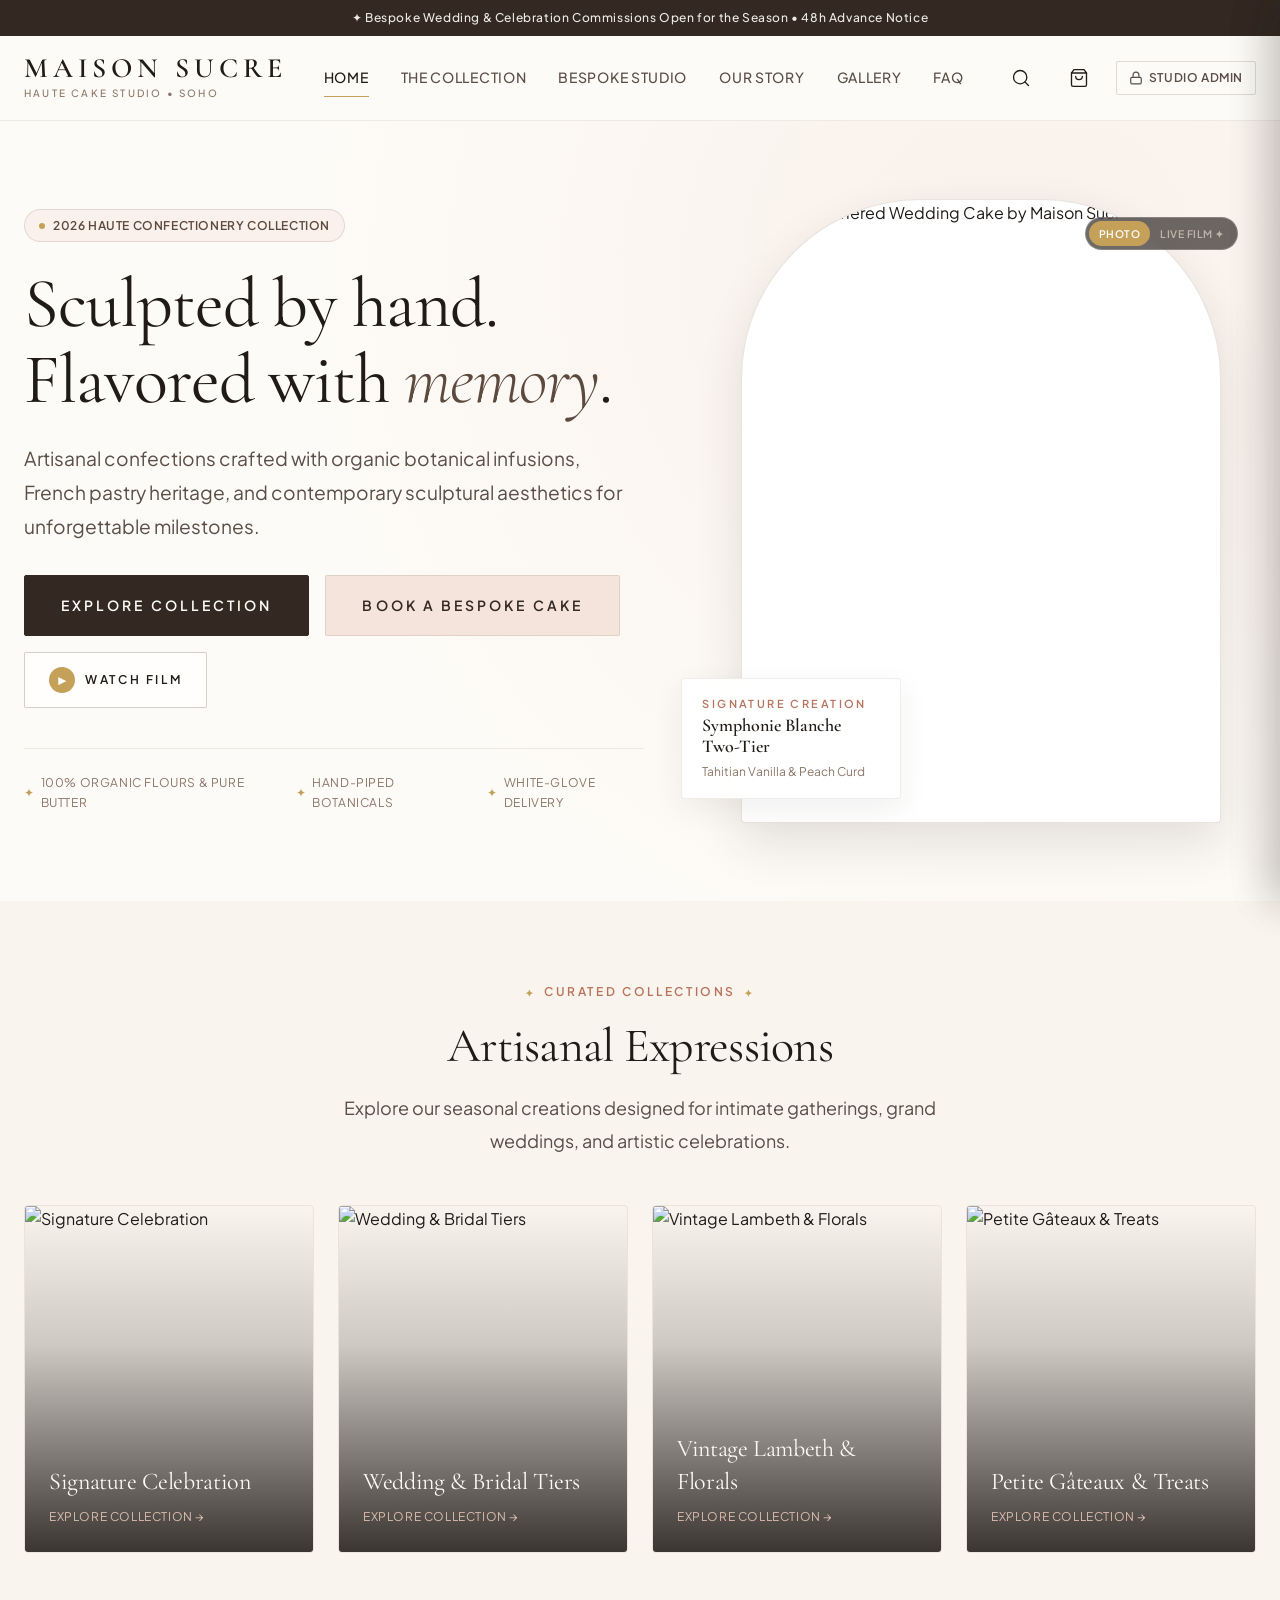
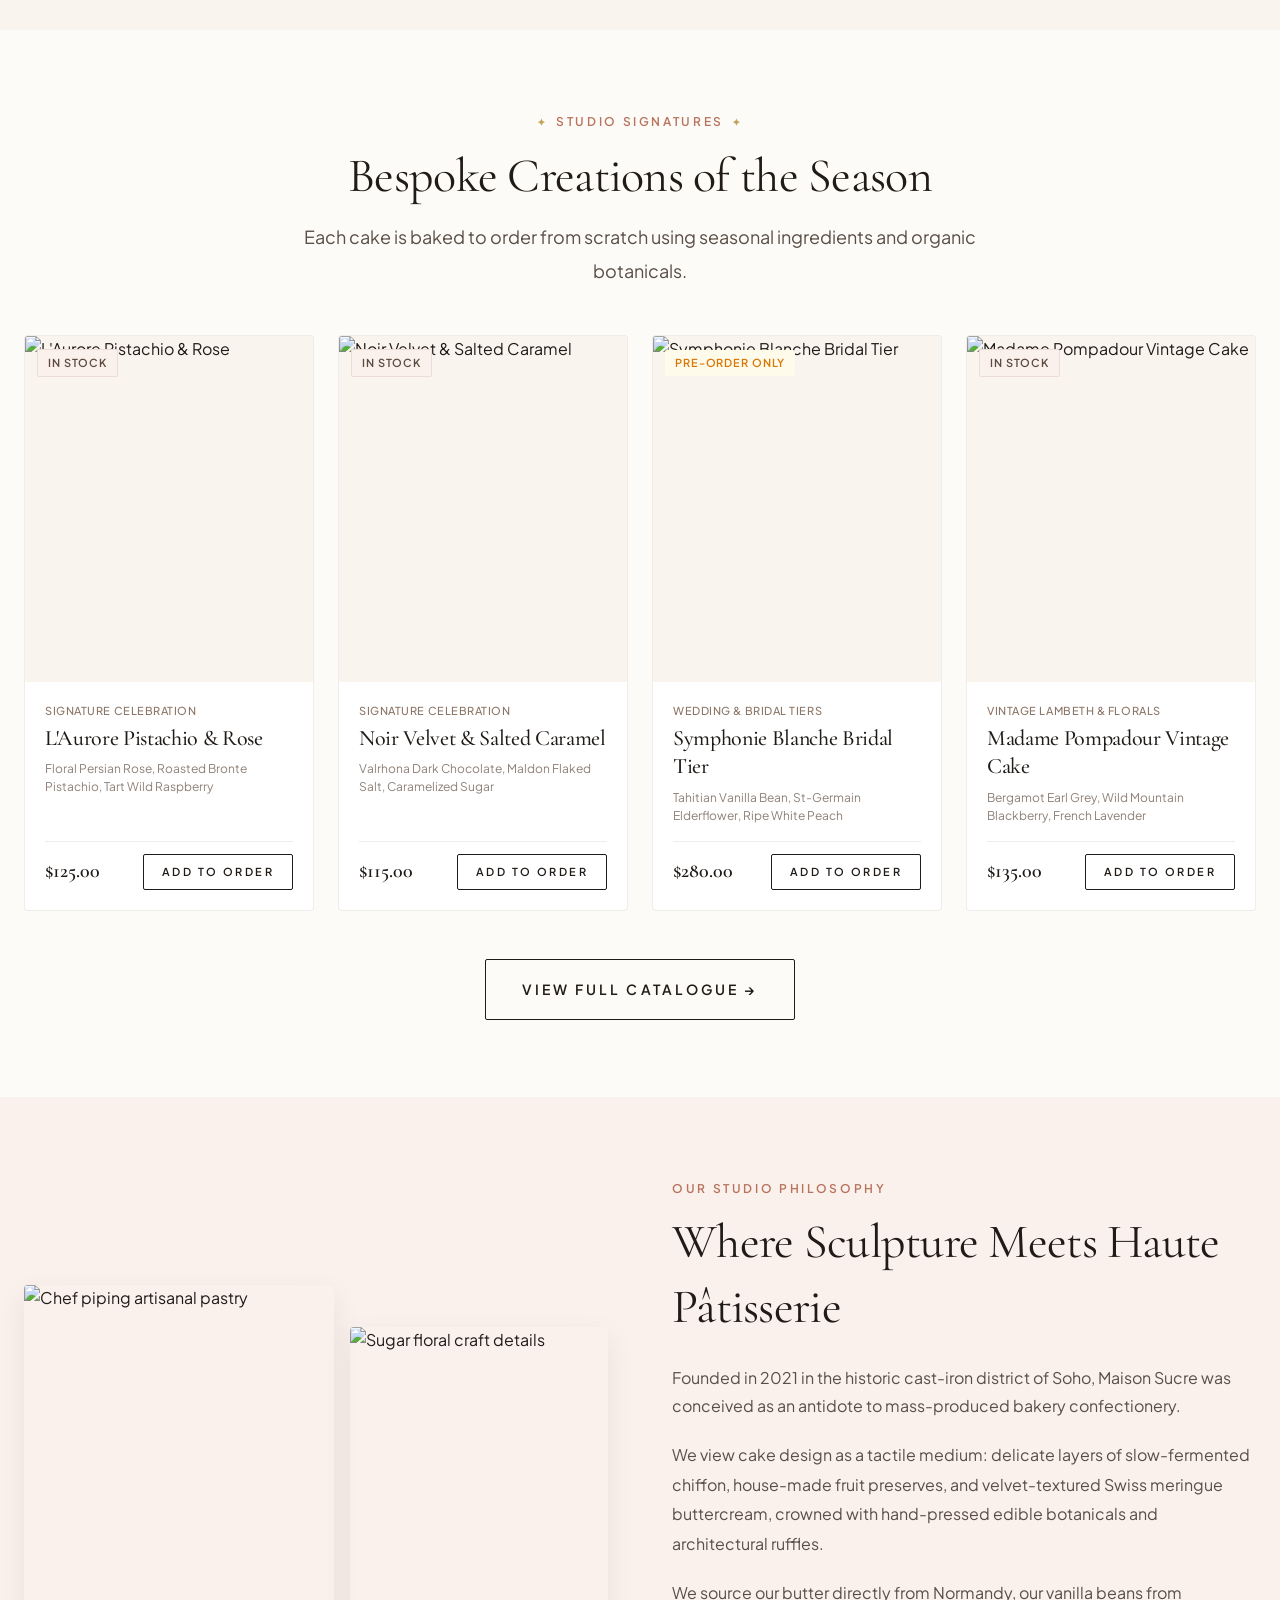
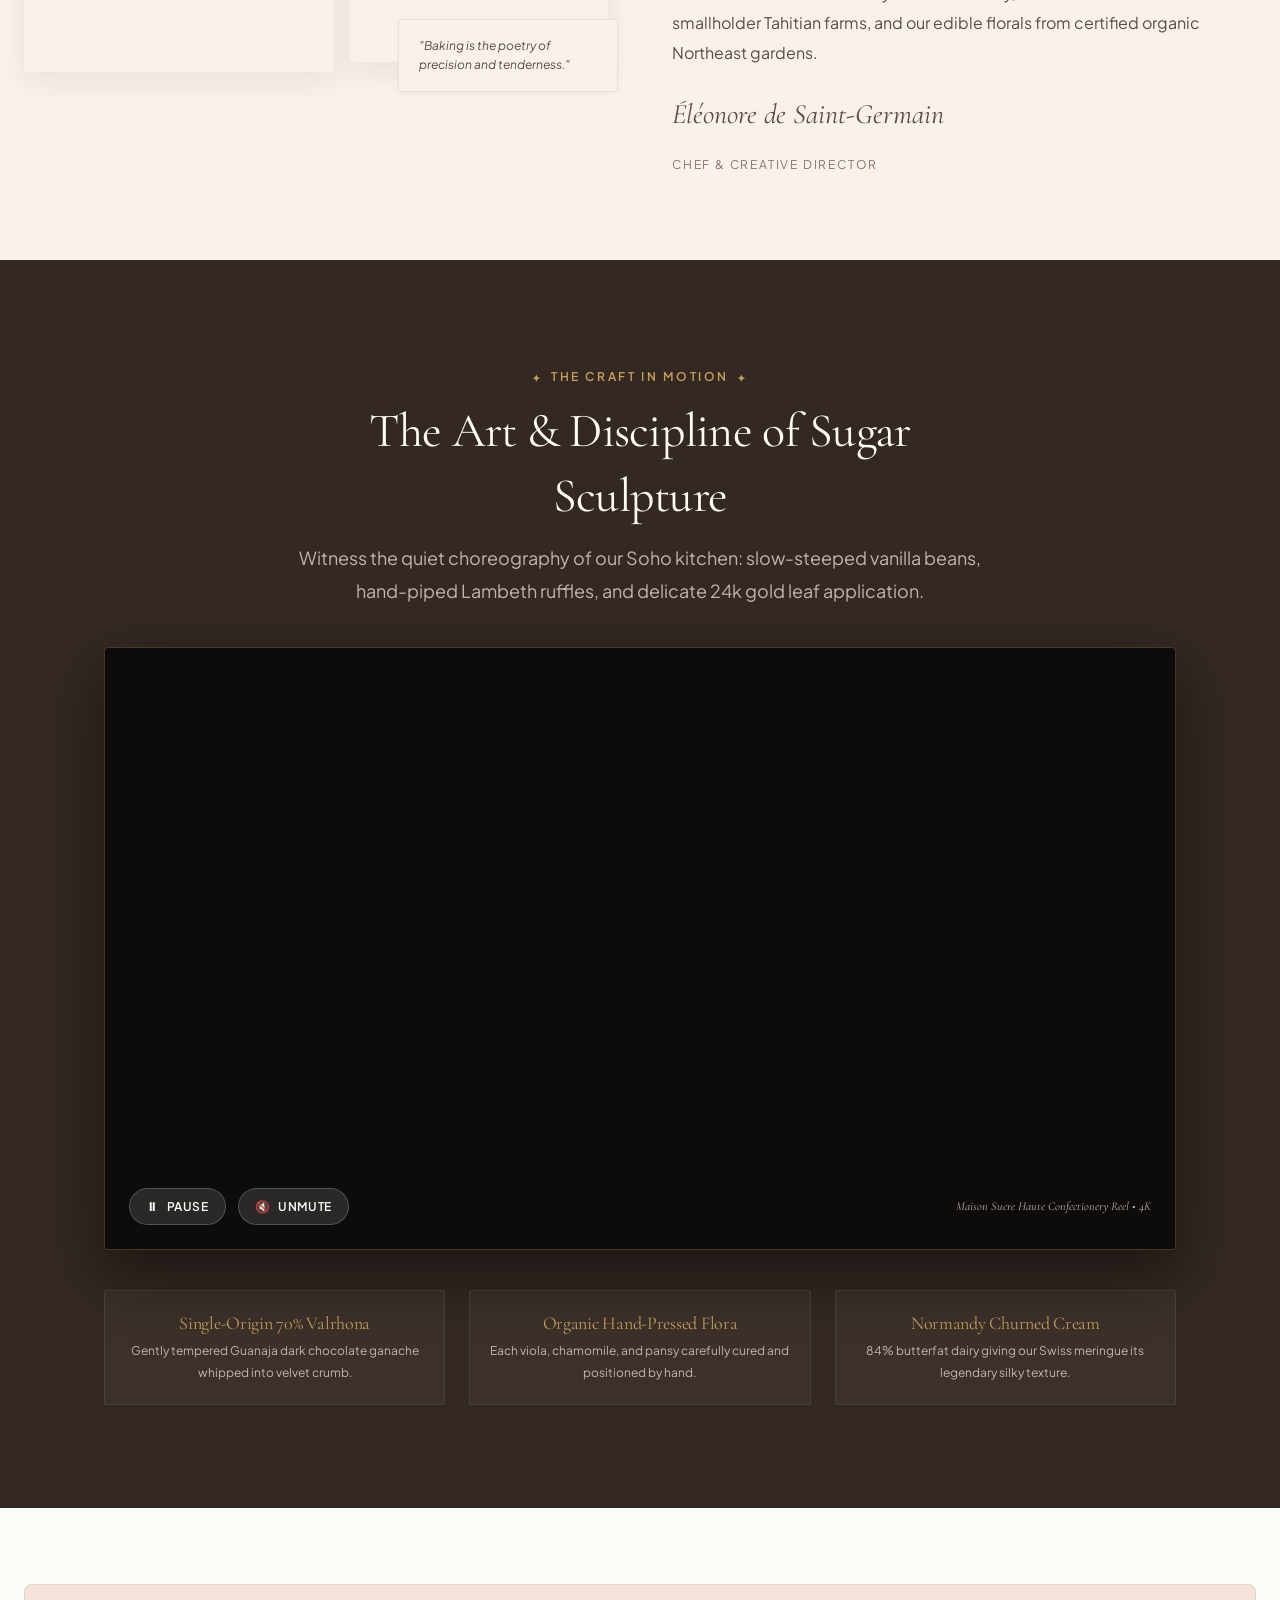
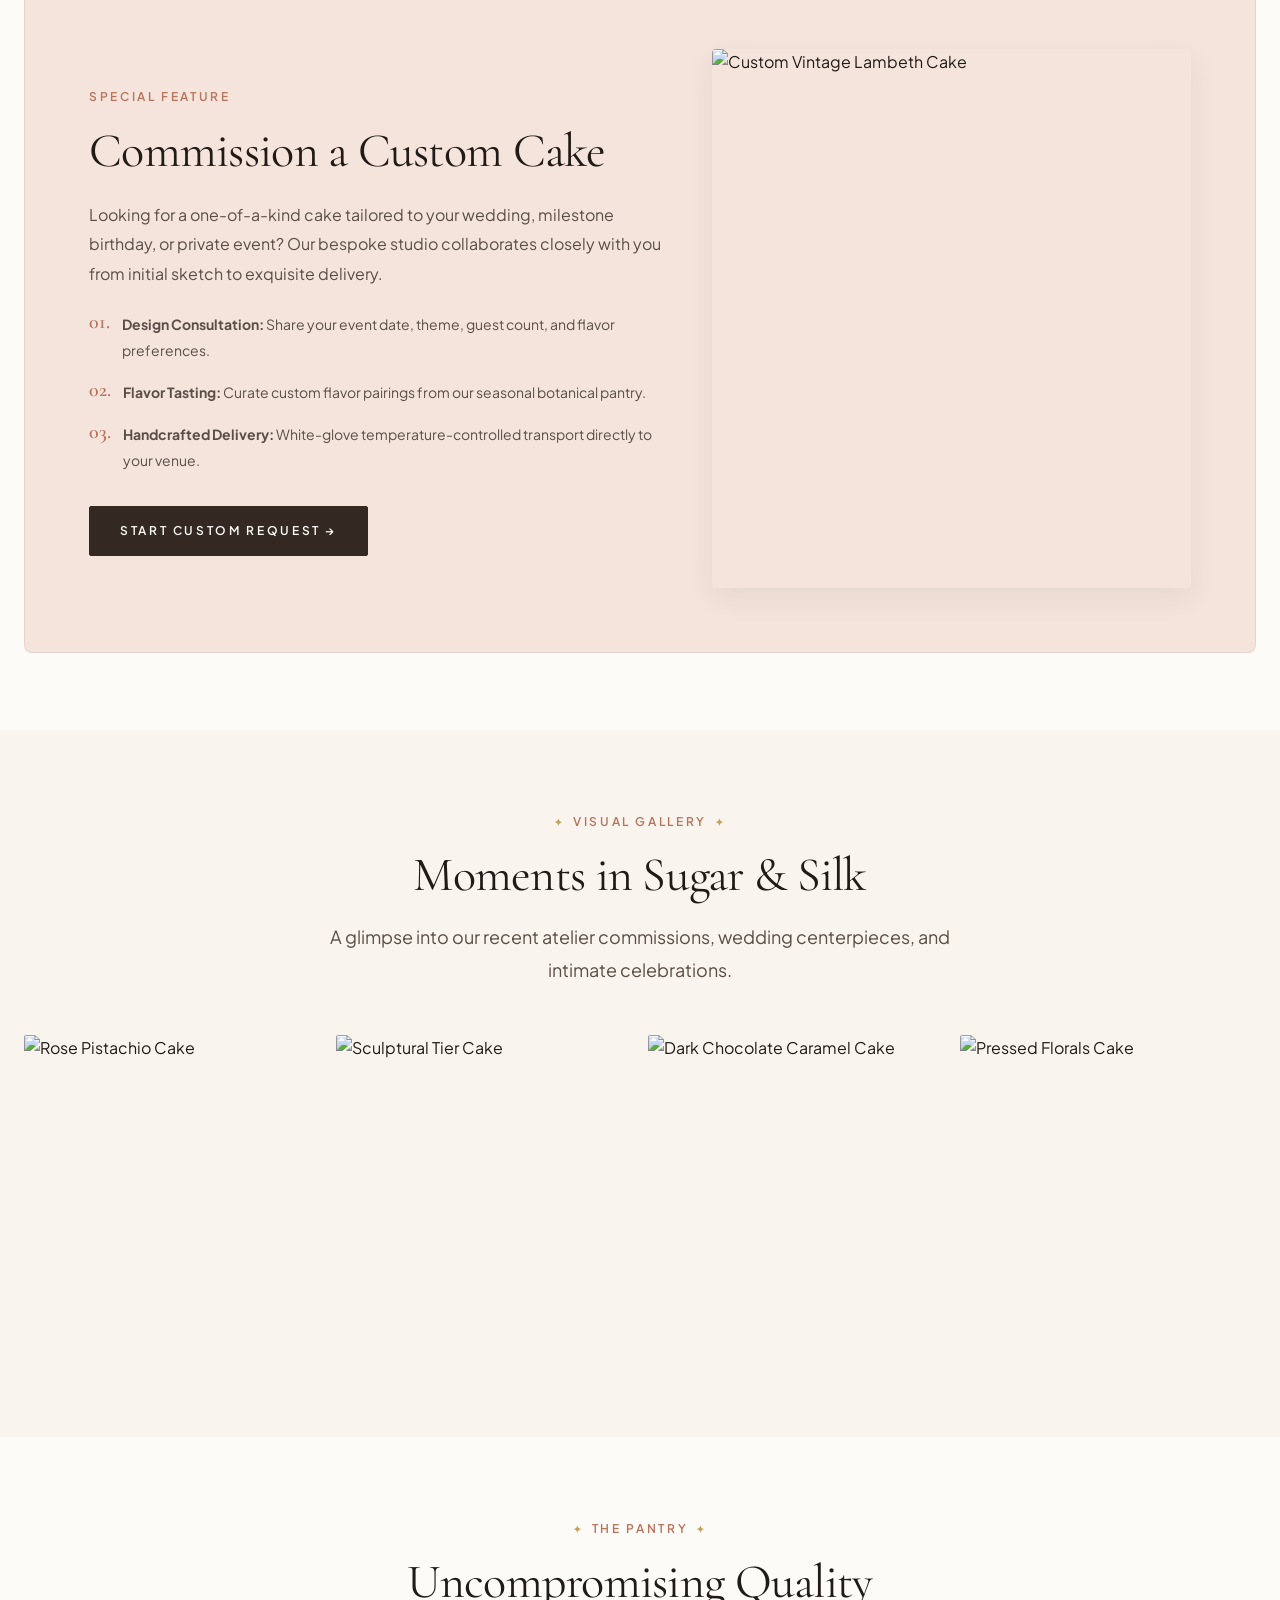
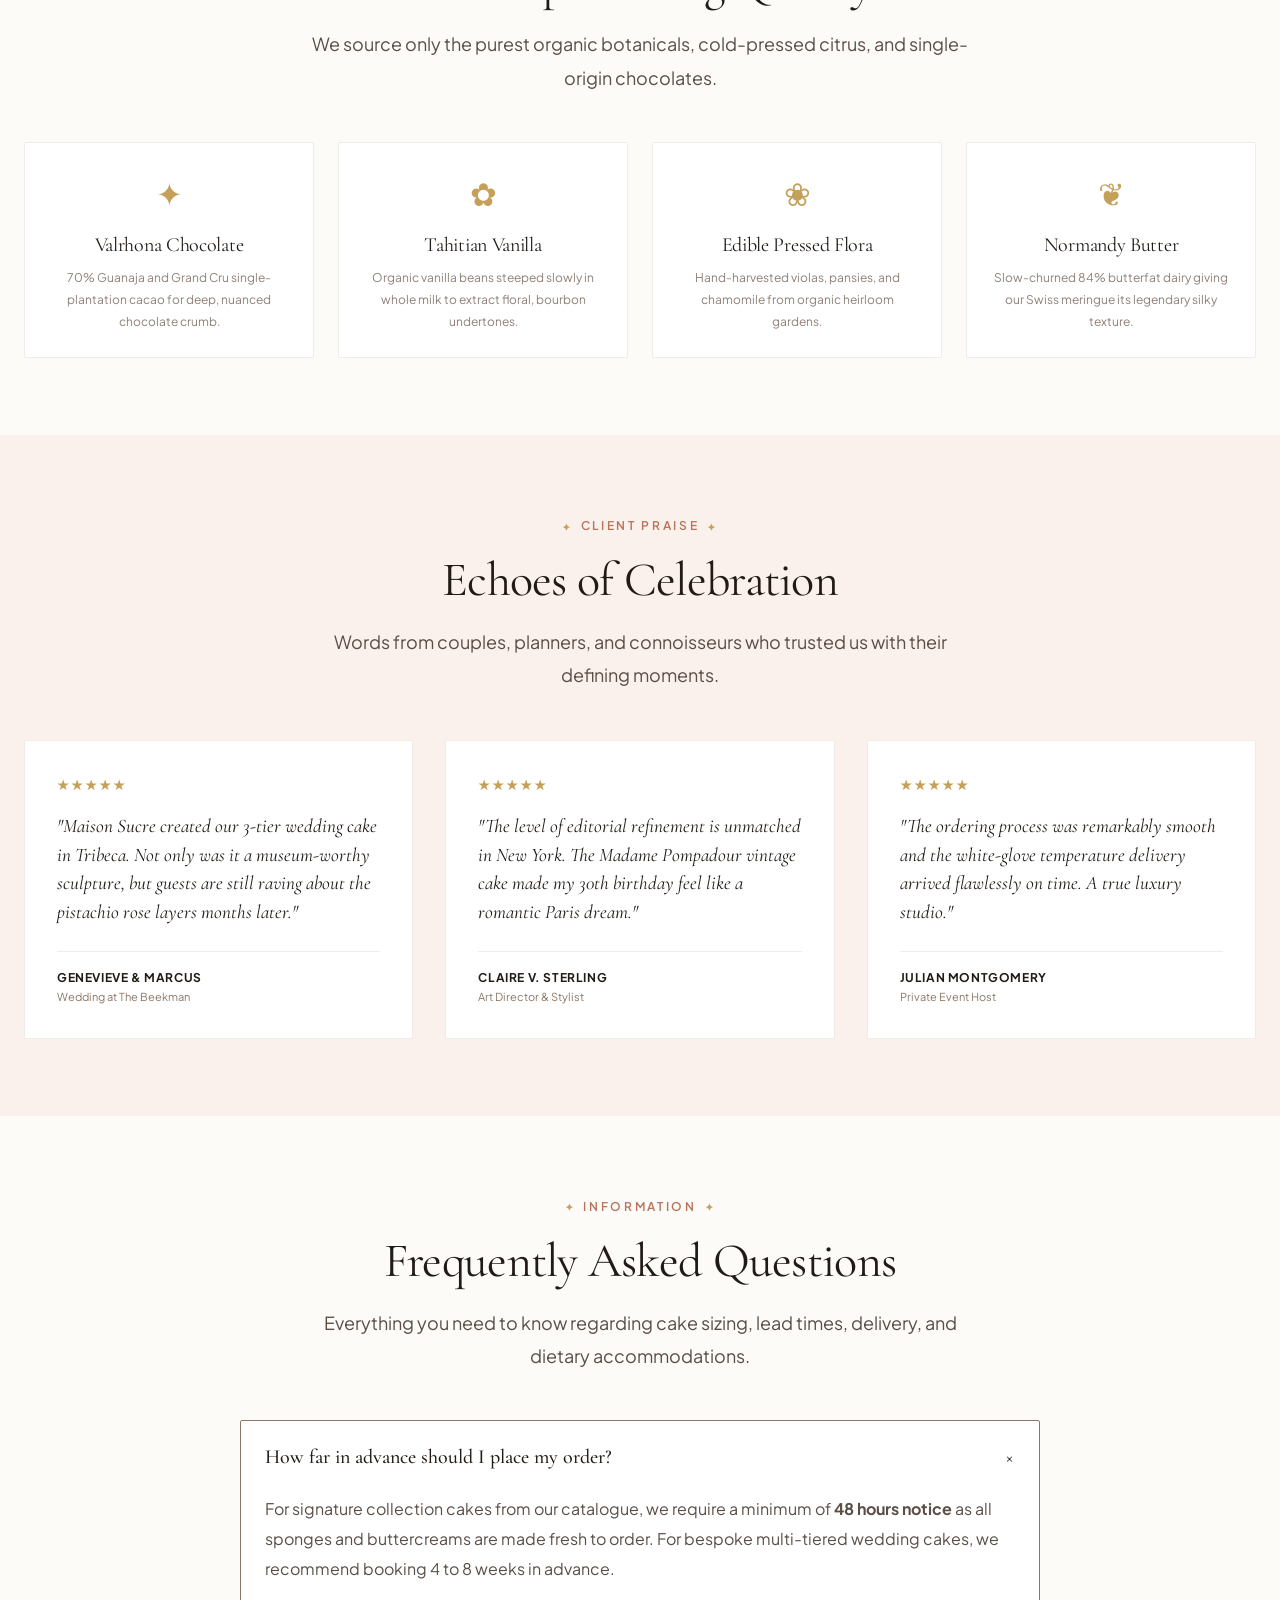
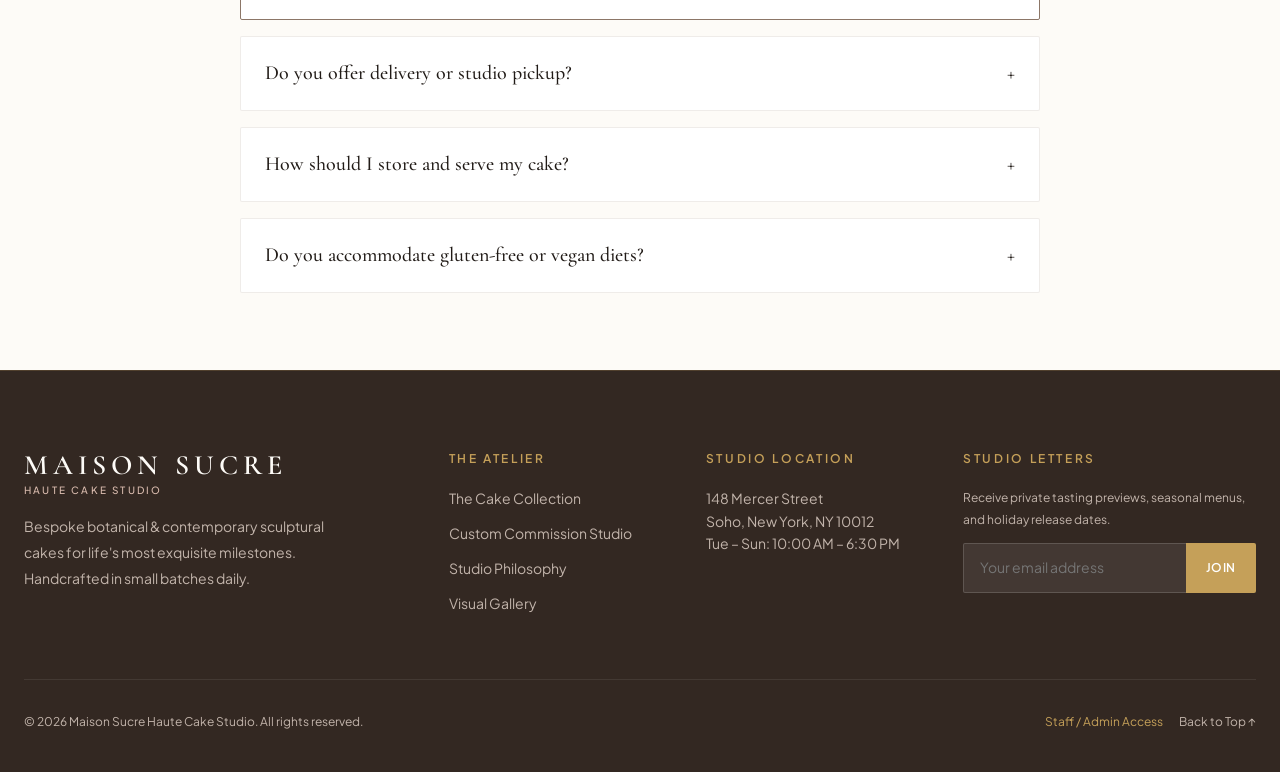
==== commit da94b332: "feat: add video support including Hero film toggle, Atelier in Motion cinema reel, lightbox modal, a" ====
--- a/index.html
+++ b/index.html
@@ -127,6 +127,10 @@
           <div class="hero-actions">
             <a href="shop.html" class="btn btn-primary btn-lg">Explore Collection</a>
             <a href="bespoke.html" class="btn btn-secondary btn-lg">Book a Bespoke Cake</a>
+            <button class="btn-video-hero" id="btn-hero-watch-film" aria-label="Watch Atelier Film">
+              <span class="play-icon-circle">▶</span>
+              <span>Watch Film</span>
+            </button>
           </div>
 
           <div class="hero-trust-row">
@@ -144,8 +148,14 @@
 
         <!-- Right Visual Showcase -->
         <div class="hero-visual">
-          <div class="hero-image-frame">
-            <img src="https://images.unsplash.com/photo-1535141192574-5d4897c13136?auto=format&fit=crop&w=1000&q=85" alt="Sculptural Tiered Wedding Cake by Maison Sucre">
+          <div class="hero-media-toggle" aria-label="Media view switcher">
+            <button class="hero-media-btn active" id="btn-hero-photo">Photo</button>
+            <button class="hero-media-btn" id="btn-hero-video">Live Film ✦</button>
+          </div>
+
+          <div class="hero-image-frame" id="hero-media-frame">
+            <img id="hero-img-element" src="https://images.unsplash.com/photo-1535141192574-5d4897c13136?auto=format&fit=crop&w=1000&q=85" alt="Sculptural Tiered Wedding Cake by Maison Sucre">
+            <video id="hero-video-element" src="https://assets.mixkit.co/videos/preview/mixkit-decorating-a-cake-with-chocolate-cream-41484-large.mp4" poster="https://images.unsplash.com/photo-1535141192574-5d4897c13136?auto=format&fit=crop&w=1000&q=85" autoplay muted loop playsinline style="display: none;"></video>
           </div>
 
           <!-- Floating Info Card -->
@@ -241,6 +251,55 @@
     </div>
   </section>
 
+  <!-- The Atelier in Motion / Cinema Feature Section -->
+  <section class="atelier-cinema-section" id="cinema" aria-label="The Atelier in Motion">
+    <div class="container atelier-cinema-container">
+      <div class="cinema-header">
+        <span class="eyebrow">The Craft in Motion</span>
+        <h2>The Art &amp; Discipline of Sugar Sculpture</h2>
+        <p>
+          Witness the quiet choreography of our Soho kitchen: slow-steeped vanilla beans, hand-piped Lambeth ruffles, and delicate 24k gold leaf application.
+        </p>
+      </div>
+
+      <div class="cinema-player-frame">
+        <video id="atelier-cinema-video" class="cinema-video-el" src="https://assets.mixkit.co/videos/preview/mixkit-decorating-a-cake-with-chocolate-cream-41484-large.mp4" poster="https://images.unsplash.com/photo-1578985545062-69928b1d9587?auto=format&fit=crop&w=1200&q=85" loop playsinline muted autoplay></video>
+        
+        <div class="cinema-controls-bar">
+          <div style="display: flex; gap: var(--spacing-3); align-items: center;">
+            <button id="cinema-play-toggle" class="cinema-btn" aria-label="Toggle Play/Pause">
+              <span id="cinema-play-icon">⏸</span>
+              <span id="cinema-play-text">Pause</span>
+            </button>
+            <button id="cinema-sound-toggle" class="cinema-btn" aria-label="Toggle Sound">
+              <span id="cinema-sound-icon">🔇</span>
+              <span id="cinema-sound-text">Unmute</span>
+            </button>
+          </div>
+          
+          <div style="color: var(--color-taupe-light); font-size: var(--font-size-xs); font-family: var(--font-serif-display); font-style: italic;">
+            Maison Sucre Haute Confectionery Reel &bull; 4K
+          </div>
+        </div>
+      </div>
+
+      <div class="cinema-badges-row">
+        <div class="cinema-badge-item">
+          <h4>Single-Origin 70% Valrhona</h4>
+          <p>Gently tempered Guanaja dark chocolate ganache whipped into velvet crumb.</p>
+        </div>
+        <div class="cinema-badge-item">
+          <h4>Organic Hand-Pressed Flora</h4>
+          <p>Each viola, chamomile, and pansy carefully cured and positioned by hand.</p>
+        </div>
+        <div class="cinema-badge-item">
+          <h4>Normandy Churned Cream</h4>
+          <p>84% butterfat dairy giving our Swiss meringue its legendary silky texture.</p>
+        </div>
+      </div>
+    </div>
+  </section>
+
   <!-- Bespoke Studio Highlight (Special Feature Banner) -->
   <section class="section" aria-label="Bespoke Cake Studio">
     <div class="container">
@@ -553,6 +612,23 @@
     </div>
   </div>
 
+  <!-- Atelier Cinema Lightbox Modal -->
+  <div class="modal-backdrop" id="atelier-film-modal">
+    <div class="modal-container" style="max-width: 900px; padding: 0; background: #0E0C0B; border: 1px solid rgba(197, 160, 89, 0.4); overflow: hidden;">
+      <div style="position: relative; aspect-ratio: 16 / 9; background: #000;">
+        <video id="modal-cinema-video" style="width: 100%; height: 100%; object-fit: cover;" src="https://assets.mixkit.co/videos/preview/mixkit-decorating-a-cake-with-chocolate-cream-41484-large.mp4" controls playsinline></video>
+        <button class="modal-close-btn" style="position: absolute; top: 12px; right: 12px; z-index: 10; background: rgba(0,0,0,0.6); color: #fff; width: 36px; height: 36px; border-radius: 50%; display: flex; align-items: center; justify-content: center; font-size: 1.5rem;">&times;</button>
+      </div>
+      <div style="padding: var(--spacing-4) var(--spacing-6); display: flex; justify-content: space-between; align-items: center; color: var(--color-bg-ivory); background: #161311;">
+        <div>
+          <h4 style="font-family: var(--font-serif-display); font-size: 1.25rem; color: var(--color-bg-ivory); margin: 0;">Maison Sucre — The Atelier Craft</h4>
+          <span style="font-size: 0.75rem; color: var(--color-rose-nude);">Soho, New York &bull; 4K Cinematic Masterclass</span>
+        </div>
+        <a href="shop.html" class="btn btn-gold btn-sm">Explore Cakes</a>
+      </div>
+    </div>
+  </div>
+
   <!-- JavaScript Modules -->
   <script src="js/config.js"></script>
   <script src="js/data.js"></script>
--- a/css/home.css
+++ b/css/home.css
@@ -80,6 +80,50 @@
   margin-bottom: var(--spacing-10);
 }
 
+.btn-video-hero {
+  display: inline-flex;
+  align-items: center;
+  gap: 10px;
+  padding: 0.875rem 1.5rem;
+  font-size: var(--font-size-xs);
+  font-weight: 600;
+  letter-spacing: var(--letter-spacing-caps);
+  text-transform: uppercase;
+  border-radius: var(--radius-xs);
+  border: 1px solid rgba(140, 118, 103, 0.35);
+  background: rgba(255, 255, 255, 0.7);
+  backdrop-filter: blur(8px);
+  color: var(--color-text-primary);
+  transition: all var(--transition-smooth);
+  cursor: pointer;
+}
+
+.btn-video-hero .play-icon-circle {
+  width: 26px;
+  height: 26px;
+  border-radius: 50%;
+  background-color: var(--color-accent-gold);
+  color: #FFFFFF;
+  display: flex;
+  align-items: center;
+  justify-content: center;
+  font-size: 0.65rem;
+  padding-left: 2px;
+  transition: transform var(--transition-fast);
+}
+
+.btn-video-hero:hover {
+  background-color: var(--color-espresso);
+  color: var(--color-bg-ivory);
+  border-color: var(--color-espresso);
+}
+
+.btn-video-hero:hover .play-icon-circle {
+  transform: scale(1.1);
+  background-color: #FFFFFF;
+  color: var(--color-espresso);
+}
+
 .hero-trust-row {
   display: flex;
   align-items: center;
@@ -121,15 +165,48 @@
   background-color: var(--color-surface-white);
 }
 
-.hero-image-frame img {
+.hero-image-frame img,
+.hero-image-frame video {
   width: 100%;
   height: 100%;
   object-fit: cover;
   transition: transform 1.2s cubic-bezier(0.16, 1, 0.3, 1);
 }
 
-.hero-visual:hover .hero-image-frame img {
+.hero-visual:hover .hero-image-frame img,
+.hero-visual:hover .hero-image-frame video {
   transform: scale(1.04);
+}
+
+/* Hero media switcher pill (Photo / Live Film) */
+.hero-media-toggle {
+  position: absolute;
+  top: 18px;
+  right: 18px;
+  z-index: 4;
+  display: inline-flex;
+  background: rgba(33, 27, 23, 0.65);
+  backdrop-filter: blur(8px);
+  padding: 3px;
+  border-radius: var(--radius-pill);
+  border: 1px solid rgba(255, 255, 255, 0.2);
+}
+
+.hero-media-btn {
+  padding: 4px 10px;
+  font-size: 0.65rem;
+  font-weight: 600;
+  letter-spacing: var(--letter-spacing-wide);
+  text-transform: uppercase;
+  color: var(--color-taupe-light);
+  border-radius: var(--radius-pill);
+  cursor: pointer;
+  transition: all var(--transition-fast);
+}
+
+.hero-media-btn.active {
+  background-color: var(--color-accent-gold);
+  color: #FFFFFF;
 }
 
 .hero-floating-card {
@@ -144,6 +221,7 @@
   box-shadow: var(--shadow-card);
   max-width: 220px;
   animation: fadeIn 1s 0.3s forwards;
+  z-index: 3;
 }
 
 .hero-floating-card .card-label {
@@ -180,6 +258,129 @@
   }
   .hero-floating-card {
     left: 12px;
+  }
+}
+
+/* --- Cinema / Atelier in Motion Section --- */
+.atelier-cinema-section {
+  background-color: var(--color-espresso);
+  color: var(--color-bg-ivory);
+  padding: clamp(4rem, 8vw, var(--spacing-32)) 0;
+  position: relative;
+  overflow: hidden;
+}
+
+.atelier-cinema-container {
+  max-width: 1120px;
+  margin: 0 auto;
+}
+
+.cinema-header {
+  text-align: center;
+  max-width: 720px;
+  margin: 0 auto var(--spacing-10);
+}
+
+.cinema-header .eyebrow {
+  color: var(--color-accent-gold);
+}
+
+.cinema-header h2 {
+  color: var(--color-bg-ivory);
+  margin-bottom: var(--spacing-3);
+}
+
+.cinema-header p {
+  color: var(--color-taupe-light);
+  font-size: var(--font-size-md);
+}
+
+.cinema-player-frame {
+  position: relative;
+  aspect-ratio: 16 / 9;
+  border-radius: var(--radius-sm);
+  overflow: hidden;
+  box-shadow: 0 25px 60px rgba(0, 0, 0, 0.45);
+  border: 1px solid rgba(197, 160, 89, 0.3);
+  background-color: #0E0C0B;
+}
+
+.cinema-video-el {
+  width: 100%;
+  height: 100%;
+  object-fit: cover;
+  display: block;
+}
+
+.cinema-controls-bar {
+  position: absolute;
+  bottom: 0;
+  left: 0;
+  right: 0;
+  padding: var(--spacing-6);
+  background: linear-gradient(to top, rgba(14, 12, 11, 0.9) 0%, transparent 100%);
+  display: flex;
+  align-items: center;
+  justify-content: space-between;
+  gap: var(--spacing-4);
+  z-index: 3;
+}
+
+.cinema-btn {
+  display: inline-flex;
+  align-items: center;
+  gap: 8px;
+  background: rgba(255, 255, 255, 0.12);
+  backdrop-filter: blur(8px);
+  border: 1px solid rgba(255, 255, 255, 0.2);
+  color: var(--color-bg-ivory);
+  padding: 8px 16px;
+  border-radius: var(--radius-pill);
+  font-size: var(--font-size-xs);
+  font-weight: 600;
+  letter-spacing: var(--letter-spacing-wide);
+  text-transform: uppercase;
+  cursor: pointer;
+  transition: all var(--transition-fast);
+}
+
+.cinema-btn:hover {
+  background-color: var(--color-accent-gold);
+  color: #FFFFFF;
+  border-color: var(--color-accent-gold);
+}
+
+.cinema-badges-row {
+  display: grid;
+  grid-template-columns: repeat(3, 1fr);
+  gap: var(--spacing-6);
+  margin-top: var(--spacing-10);
+}
+
+.cinema-badge-item {
+  background-color: rgba(255, 255, 255, 0.04);
+  border: 1px solid rgba(255, 255, 255, 0.08);
+  border-radius: var(--radius-xs);
+  padding: var(--spacing-5);
+  text-align: center;
+}
+
+.cinema-badge-item h4 {
+  color: var(--color-accent-gold);
+  font-size: 1.125rem;
+  margin-bottom: 4px;
+}
+
+.cinema-badge-item p {
+  color: var(--color-taupe-light);
+  font-size: var(--font-size-xs);
+  margin-bottom: 0;
+}
+
+@media (max-width: 768px) {
+  .cinema-badges-row {
+    grid-template-columns: 1fr;
+    gap: var(--spacing-4);
   }
 }
 
